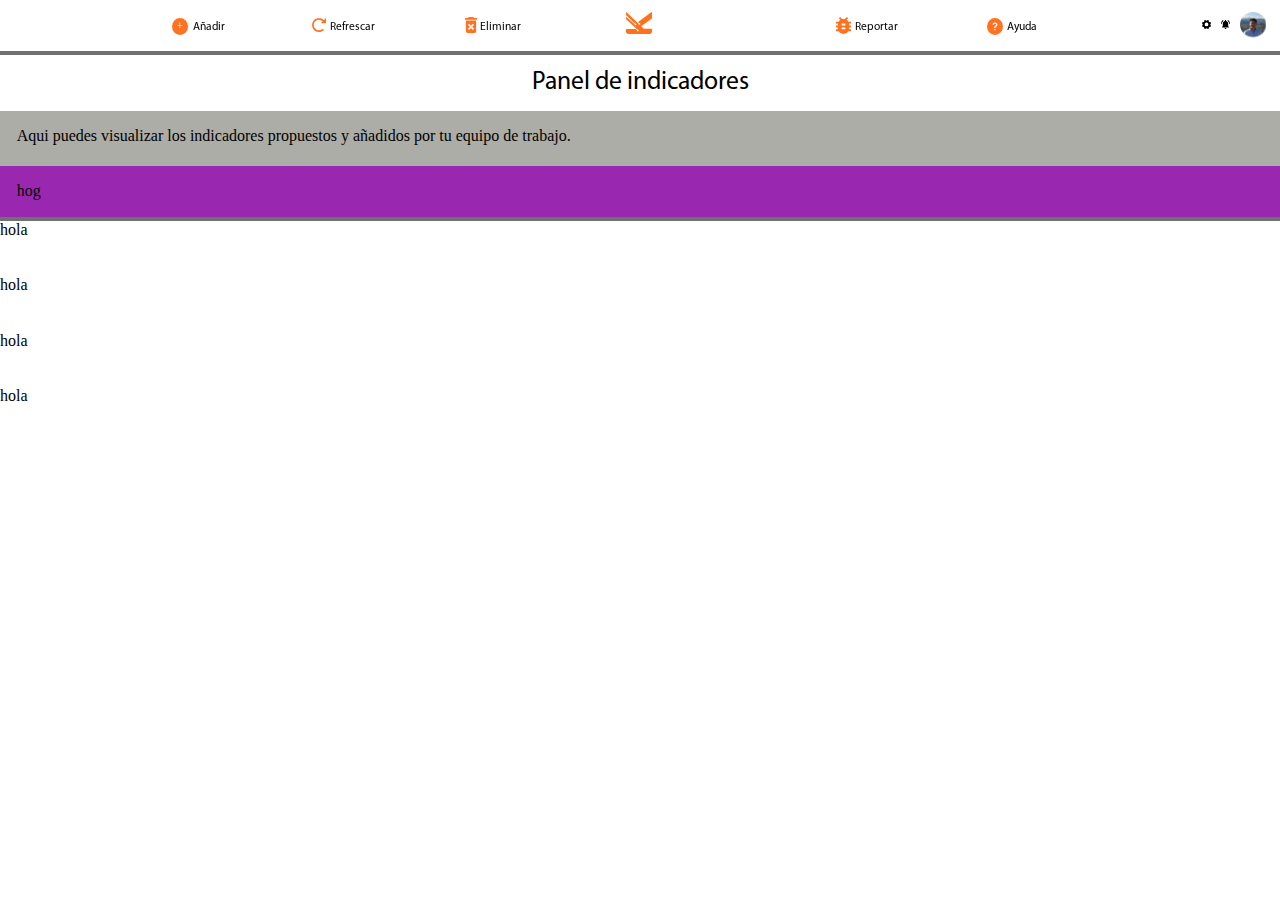
==== index2.html @ 7d63ca00 "feat: :sparkles: adding the new measures in the index2" ====
<!DOCTYPE html>
<html lang="en">
<head>
    <meta charset="UTF-8">
    <meta name="viewport" content="width=device-width, initial-scale=1.0">
    <title>index2</title>
    <link rel="stylesheet" href="./style/style2.css">
</head>
<body>
    <!----
    <img class="logo" src="./images/Logo.svg" alt="">

    <div class="seccion_login">
        <img src="./images/Logo2.svg" id="logo">
        <div id="text_logo">Bienvenido de nuevo</div>
        <div> <img class="img_pedro"src="./images/pp@2x.png" alt=""></div>
        <div id="text2_logo">Pedro Felipe Gómez Bonilla</div>
        <div id="text3_logo">Usuario Administrador</div>
    </div>-->
<!---------------------------------------------------------------------------------------------->
    <div class="seccion_principal">
        <div class="header1"> 
            <div>
                <a href="./index.html">
                    <img class="img_add" src="./images/img_add.svg"/>
                    <div class="add_text">Añadir</div>
                </a>
            </div>
            <div>
                <img class="img_arrow"src="./images/img_arrow.svg">
                <div class="arrow_text">Refrescar</div>
            </div>
            <div>
                <img class="img_trash"src="./images/img_trash.svg">
                <div class="trash_text">Eliminar</div>
            </div>
            <img class="img_logo" src="./images/Logo.svg">
            <div>
                <img class="img_bug" src="./images/img_bug.svg">
                <div class="bug_text">Reportar</div>
            </div>
            <div>
                <img class="img_help" src="./images/img_help.svg" alt="">
                <div class="help_text">Ayuda</div>
            </div>
            <div >
                <img class="settings" src="./images/img_settings.svg">
            </div>
               
            <div>
                 <img class="bell" src="./images/img_bell.svg" alt="">
            </div>
            
                <img class="Pedro" src="./images/pp@2x.png" alt="">
        </div>
            <div class="header2">
               <div class="title">Panel de indicadores</div>
            </div>
            <div class="header3">
               <div class="text"></div> Aqui puedes visualizar los indicadores propuestos y añadidos por tu equipo de trabajo.
            </div>
            <div class="header4">
                hog
            </div>
            <div class="header5">
                hola
            </div>
            <div class="header6">
                hola
            </div>
            <div class="header7">
                hola
                
        
            </div>
            <div class="header8">
                hola
                
        
            </div>
            

    

            

    
    
        

    
        
        
        
    
</body>
</html>
---- style/style2.css ----
html, body {
    margin: 0;
    padding: 0;
    height: 100%; 
    width: 100%; 
}
@font-face {
    font-family: "Font" ;
    src: url(../fonts/MYRIADPRO-REGULAR.OTF);
}
@font-face {
    font-family: "Font2";
    src: url(../fonts/MyriadPro-Light.otf);
}
/**
@keyframes back {
    0%{
        background: url(../images/background.png) center center;
        background-repeat: no-repeat;
        background-size: cover; 
        background-color: black;
        height: 100%; 
    }
    95%{
        background: url(../images/background.png) center center;
        background-repeat: no-repeat;
        background-size: cover; 
        background-color: black;
        height: 100%;
    }
    100%{background-color: white;}
}
@keyframes welcome {
    50%{opacity: 100%;}
    99.9%{opacity: 0%;}
    100%{opacity: 0%;}
}
@keyframes logo {
    0%{opacity: 0%;}
    20%{opacity: 0%;}
    79%{opacity: 0%;}
    80%{opacity: 100%;}
    99%{opacity: 100%;}
    100%{opacity: 0%;}
}

@keyframes header {
    0%{opacity: 0%;}
    99%{opacity: 0%;}
    100%{opacity: 100%;}
}
**/
body {
    background-color: white;    
    animation: back 5s ease-in-out;
}
.logo{
    height: 15%;
    width: 10%;
    margin-top: 20vw;
    margin-left: 45vw;
    animation-delay: 3s;
    animation: logo 4.5s ease-in-out forwards;
    position: fixed;
}
/**
.seccion_login{
    background-color: rgb(255, 255, 255);
    border-radius: 3vw;
    width: 45vw;
    height: 30vw;
    animation: welcome 4s ease-in-out forwards;
    border: 1px solid #707070;
    margin-left: 27vw;
    margin-top: 10vw;
    position: fixed;
}
#logo{
    width: 5vw;
    height: 6vw;
    opacity: 1;
    border-color: rgb(255, 5, 5);
    margin-left: 20vw;
    margin-top: 1vw;
}
#text_logo{
    font-family: "Font";
    font-size: 2vw;
    text-align: center;
    line-height: 3vw;
    margin-top: 0.5vw;
}
.img_pedro{
    width: 20%;
    height: 20%;
    margin-left: 18vw;
    margin-top: 0.5vw;
}
#text2_logo{
    font-family: "Font";
    font-size: 2vw;
    text-align: center;
    line-height: 3vw;
    margin-top: 1vw;
}
#text3_logo{
    font-family: "Font2";
    font-size: 1vw;
    text-align: center;
    line-height: 3vw;
    padding: 0%;
    margin-top: -2%;
}
**/

.seccion_principal{
    display: grid;
    grid-template-columns: repeat(1, 1fr);
    grid-template-rows: repeat(11, 1fr);
    animation: header 5s ease-in-out;
}

.seccion_principal > .header1{
    padding: 1.9vw;
    min-width: 100%;
    border-bottom:0.5ch solid #707070;
}
.img_add{
   width: 1.3vw;
   margin-left: 11.5vw;
   margin-top: -0.5vw;
   position: fixed;
}
.add_text{
    font-size: 0.9vw;
    margin-left: 13.2vw;
    margin-top: -0.3vw;
    font-family: "Font";
    position: fixed;
}
.img_arrow{
    width: 1.1vw;
    margin-left: 22.5vw;
    margin-top: -0.5vw;
    position: fixed;
}
.arrow_text{
    font-size: 0.9vw;
    margin-left: 23.9vw;
    margin-top: -0.3vw;
    font-family: "Font";
    position: fixed;
}
.img_trash{
    width: 1vw;
    margin-left: 34.4vw;
    margin-top: -0.6vw;
    position: fixed;
}
.trash_text{
    font-size: 0.9vw;
    margin-left: 35.6vw;
    margin-top: -0.3vw;
    font-family: "Font";
    position: fixed;
}
.img_logo{
    width: 2vw;
    margin-left: 47vw;
    margin-top: -1vw;
    position: fixed;
}
.img_bug{
    width: 1.2vw;
    margin-left: 63.4vw;
    margin-top: -0.6vw;
    position: fixed;
}
.bug_text{
    font-size: 0.9vw;
    margin-left: 64.9vw;
    margin-top: -0.3vw;
    font-family: "Font";
    position: fixed;
}
.img_help{
    width: 1.3vw;
    margin-left: 75.2vw;
    margin-top: -0.5vw;
    position: fixed;
}
.help_text{
    font-size: 0.9vw;
    margin-left: 76.8vw;
    margin-top: -0.3vw;
    font-family: "Font";
    position: fixed;
}
.settings{
    width: 0.7vw;
    margin-left: 92vw;
    margin-top: -0.3vw;
    position: fixed;
}
.bell{
    width: 0.7vw;
    margin-left: 93.5vw;
    margin-top: -0.3vw;
    position: fixed;
}
.Pedro{
    width: 2vw;
    margin-left: 95vw;
    margin-top: -1vw;
    position: fixed;
}
a{
    text-decoration: none;
    color: black;
}
.seccion_principal > .header2{
    margin-top: 1vw;
    min-width: 100%;
    text-align: center;
}
.title{
    font-size: 2vw;
    font-family: "Font";
    text-align: center;
}
.seccion_principal >.header3{
    margin: 0;
    padding: 1.3vw;
    min-width: 100%;
    background-color: rgb(172, 173, 167);
}
.text{
    font-size: 2vw;
    font-family: "Font";
    text-align: center;
}
.seccion_principal > .header4{
    margin: 0;
    padding: 1.3vw;
    min-width: 100%;
    background-color: rgb(153, 39, 176);
    border-bottom:0.5ch solid #707070;
}
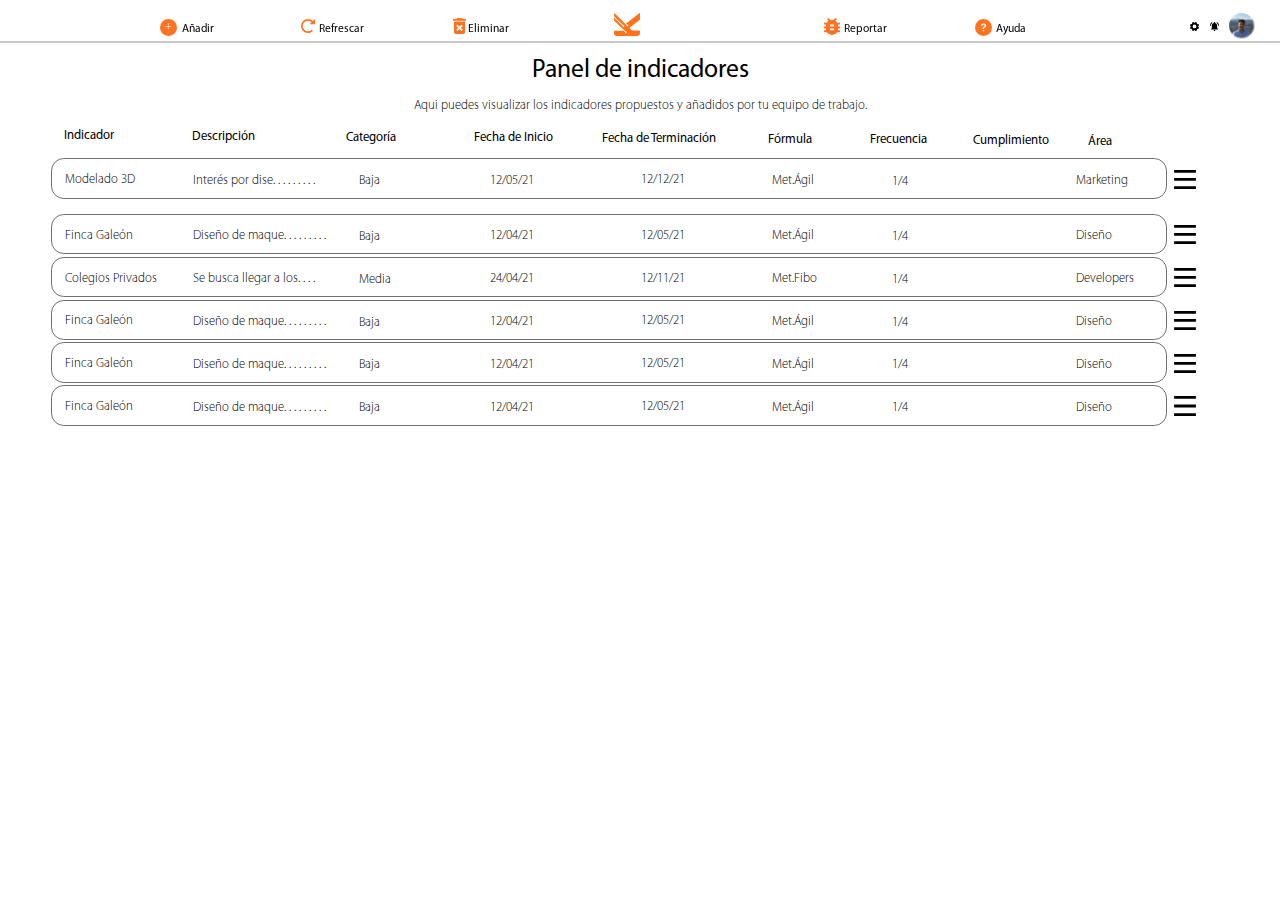
==== commit 71412782: "feat: :sparkles: Adding the principal information" ====
--- a/index2.html
+++ b/index2.html
@@ -57,26 +57,93 @@
                <div class="title">Panel de indicadores</div>
             </div>
             <div class="header3">
-               <div class="text"></div> Aqui puedes visualizar los indicadores propuestos y añadidos por tu equipo de trabajo.
+               <div class="text">Aqui puedes visualizar los indicadores propuestos y añadidos por tu equipo de trabajo.</div> 
             </div>
             <div class="header4">
-                hog
+                <div class="texto">Indicador</div>
+                <div class="texto2">Descripción</div>
+                <div class="texto3">Categoría</div>
+                <div class="texto4">Fecha de Inicio</div>
+                <div class="texto5">Fecha de Terminación</div>
+                <div class="texto6">Fórmula</div>
+                <div class="texto7">Frecuencia</div>
+                <div class="texto8">Cumplimiento</div>
+                <div class="texto9">Área</div>
             </div>
             <div class="header5">
-                hola
+               <div class="modelado">Modelado 3D</div> 
+               <div class="modelado2">Interés por dise. . . . . . . . .</div> 
+               <div class="modelado3">Baja</div> 
+               <div class="modelado4">12/05/21</div> 
+               <div class="modelado5">12/12/21</div> 
+               <div class="modelado6">Met.Ágil</div> 
+               <div class="modelado7">1/4</div>
+               <div class="modelado8"></div>
+               <div class="modelado9">Marketing</div>
+               <img class="menu_icon" src="./images/menu.svg" alt="">
             </div>
             <div class="header6">
-                hola
+              <div class="modelado">Finca Galeón</div> 
+              <div class="modelado2">Diseño de maque. . . . . . . . .</div> 
+              <div class="modelado3">Baja</div> 
+              <div class="modelado4">12/04/21</div> 
+              <div class="modelado5">12/05/21</div> 
+              <div class="modelado6">Met.Ágil</div> 
+              <div class="modelado7">1/4</div>
+              <div class="modelado8"></div>
+              <div class="modelado9">Diseño</div>
+              <img class="menu_icon" src="./images/menu.svg" alt="">
             </div>
             <div class="header7">
-                hola
-                
-        
+               <div class="modelado">Colegios Privados</div> 
+               <div class="modelado2">Se busca llegar a los. . . . </div> 
+               <div class="modelado3">Media</div> 
+               <div class="modelado4">24/04/21</div> 
+               <div class="modelado5">12/11/21</div> 
+               <div class="modelado6">Met.Fibo</div> 
+               <div class="modelado7">1/4</div>
+               <div class="modelado8"></div>
+               <div class="modelado9">Developers</div>
+               <img class="menu_icon" src="./images/menu.svg" alt="">
             </div>
+          
             <div class="header8">
-                hola
-                
-        
+                <div class="modelado">Finca Galeón</div> 
+                <div class="modelado2">Diseño de maque. . . . . . . . .</div> 
+                <div class="modelado3">Baja</div> 
+                <div class="modelado4">12/04/21</div> 
+                <div class="modelado5">12/05/21</div> 
+                <div class="modelado6">Met.Ágil</div> 
+                <div class="modelado7">1/4</div>
+                <div class="modelado8"></div>
+                <div class="modelado9">Diseño</div>
+                <img class="menu_icon" src="./images/menu.svg" alt="">
+            </div>
+
+            <div class="header9">
+                <div class="modelado">Finca Galeón</div> 
+                <div class="modelado2">Diseño de maque. . . . . . . . .</div> 
+                <div class="modelado3">Baja</div> 
+                <div class="modelado4">12/04/21</div> 
+                <div class="modelado5">12/05/21</div> 
+                <div class="modelado6">Met.Ágil</div> 
+                <div class="modelado7">1/4</div>
+                <div class="modelado8"></div>
+                <div class="modelado9">Diseño</div>
+                <img class="menu_icon" src="./images/menu.svg" alt="">
+            </div>
+
+            <div class="header10">
+                <div class="modelado">Finca Galeón</div> 
+                <div class="modelado2">Diseño de maque. . . . . . . . .</div> 
+                <div class="modelado3">Baja</div> 
+                <div class="modelado4">12/04/21</div> 
+                <div class="modelado5">12/05/21</div> 
+                <div class="modelado6">Met.Ágil</div> 
+                <div class="modelado7">1/4</div>
+                <div class="modelado8"></div>
+                <div class="modelado9">Diseño</div>
+                <img class="menu_icon" src="./images/menu.svg" alt="">
             </div>
             
 
--- a/style/style2.css
+++ b/style/style2.css
@@ -118,12 +118,14 @@
     grid-template-columns: repeat(1, 1fr);
     grid-template-rows: repeat(11, 1fr);
     animation: header 5s ease-in-out;
+    
 }
 
 .seccion_principal > .header1{
-    padding: 1.9vw;
+    padding: 1vw;
+    margin-top: 1vw;
     min-width: 100%;
-    border-bottom:0.5ch solid #707070;
+    border-bottom:0.3ch solid #c9c6c6;
 }
 .img_add{
    width: 1.3vw;
@@ -228,21 +230,493 @@
     font-family: "Font";
     text-align: center;
 }
-.seccion_principal >.header3{
-    margin: 0;
-    padding: 1.3vw;
+.seccion_principal > .header3{
+    margin: 0;
     min-width: 100%;
-    background-color: rgb(172, 173, 167);
 }
 .text{
-    font-size: 2vw;
-    font-family: "Font";
+    font-size: 1vw;
+    font-family: "Font2";
     text-align: center;
+    margin-top: 1vw;
 }
 .seccion_principal > .header4{
     margin: 0;
-    padding: 1.3vw;
     min-width: 100%;
-    background-color: rgb(153, 39, 176);
-    border-bottom:0.5ch solid #707070;
-}
+}
+.texto{
+    font-size: 1vw;
+    font-family: "Font";
+    margin-left: 5vw;
+}
+.texto2{
+    font-size: 1vw;
+    font-family: "Font";
+    margin-left: 15vw;
+    margin-top: -1.2vw;
+}
+.texto3{
+    font-size: 1vw;
+    font-family: "Font";
+    margin-left: 27vw;
+    margin-top: -1.2vw;
+}
+.texto4{
+    font-size: 1vw;
+    font-family: "Font";
+    margin-left: 37vw;
+    margin-top: -1.2vw;
+}
+.texto5{
+    font-size: 1vw;
+    font-family: "Font";
+    margin-left: 47vw;
+    margin-top: -1.2vw;
+}
+.texto6{
+    font-size: 1vw;
+    font-family: "Font";
+    margin-left: 60vw;
+    margin-top: -1.2vw;
+}
+.texto7{
+    font-size: 1vw;
+    font-family: "Font";
+    margin-left: 68vw;
+    margin-top: -1.2vw;
+}
+.texto8{
+    font-size: 1vw;
+    font-family: "Font";
+    margin-left: 76vw;
+    margin-top: -1.2vw;
+}
+.texto9{
+    font-size: 1vw;
+    font-family: "Font";
+    margin-left: 85vw;
+    margin-top: -1.2vw;
+}
+.seccion_principal > .header5{
+    margin: 0;
+    border: 0.2ch solid #707070;
+    border-radius: 1vw;
+    width: 87vw;
+    margin-left: 4vw;
+    height: 3vw;
+    margin-top: -1vw;
+}
+.modelado{
+    font-size: 1vw;
+    font-family: "Font2";
+    margin-left: 1vw;
+    margin-top: 1vw;
+}
+.modelado2{
+    font-size: 1vw;
+    font-family: "Font2";
+    margin-left: 11vw;
+    margin-top: -1.2vw;
+}
+.modelado3{
+    font-size: 1vw;
+    font-family: "Font2";
+    margin-left: 24vw;
+    margin-top: -1.2vw;
+}
+.modelado4{
+    font-size: 1vw;
+    font-family: "Font2";
+    margin-left: 34.2vw;
+    margin-top: -1.3vw;
+}
+.modelado5{
+    font-size: 1vw;
+    font-family: "Font2";
+    margin-left: 46vw;
+    margin-top: -1.3vw;
+}
+.modelado6{
+    font-size: 1vw;
+    font-family: "Font2";
+    margin-left: 56.2vw;
+    margin-top: -1.2vw;
+}
+.modelado7{
+    font-size: 1vw;
+    font-family: "Font2";
+    margin-left: 65.6vw;
+    margin-top: -1.2vw;
+}
+.modelado8{
+    font-size: 1vw;
+    font-family: "Font2";
+    margin-left: 94vw;
+    margin-top: -1.2vw;
+}
+.modelado9{
+    font-size: 1vw;
+    font-family: "Font2";
+    margin-left: 80vw;
+    margin-top: -1.3vw;
+}
+.menu_icon{
+    width: 3vw;
+    height: 1.5vw;
+    margin-left: 87vw;
+    margin-top: -1.5vw;
+    position: fixed;
+}
+
+
+
+.seccion_principal > .header6{
+    margin: 0;
+    border: 0.2ch solid #707070;
+    border-radius: 1vw;
+    width: 87vw;
+    margin-left: 4vw;
+    height: 3vw;
+}
+.modelado{
+    font-size: 1vw;
+    font-family: "Font2";
+    margin-left: 1vw;
+    margin-top: 1vw;
+}
+.modelado2{
+    font-size: 1vw;
+    font-family: "Font2";
+    margin-left: 11vw;
+    margin-top: -1.2vw;
+}
+.modelado3{
+    font-size: 1vw;
+    font-family: "Font2";
+    margin-left: 24vw;
+    margin-top: -1.2vw;
+}
+.modelado4{
+    font-size: 1vw;
+    font-family: "Font2";
+    margin-left: 34.2vw;
+    margin-top: -1.3vw;
+}
+.modelado5{
+    font-size: 1vw;
+    font-family: "Font2";
+    margin-left: 46vw;
+    margin-top: -1.3vw;
+}
+.modelado6{
+    font-size: 1vw;
+    font-family: "Font2";
+    margin-left: 56.2vw;
+    margin-top: -1.2vw;
+}
+.modelado7{
+    font-size: 1vw;
+    font-family: "Font2";
+    margin-left: 65.6vw;
+    margin-top: -1.2vw;
+}
+.modelado8{
+    font-size: 1vw;
+    font-family: "Font2";
+    margin-left: 94vw;
+    margin-top: -1.2vw;
+}
+.modelado9{
+    font-size: 1vw;
+    font-family: "Font2";
+    margin-left: 80vw;
+    margin-top: -1.3vw;
+}
+.menu_icon{
+    width: 3vw;
+    height: 1.5vw;
+    margin-left: 87vw;
+    margin-top: -1.5vw;
+    position: fixed;
+}
+
+
+.seccion_principal > .header7{
+    margin: 0;
+    border: 0.2ch solid #707070;
+    border-radius: 1vw;
+    width: 87vw;
+    margin-left: 4vw;
+    height: 3vw;
+}
+.modelado{
+    font-size: 1vw;
+    font-family: "Font2";
+    margin-left: 1vw;
+    margin-top: 1vw;
+}
+.modelado2{
+    font-size: 1vw;
+    font-family: "Font2";
+    margin-left: 11vw;
+    margin-top: -1.2vw;
+}
+.modelado3{
+    font-size: 1vw;
+    font-family: "Font2";
+    margin-left: 24vw;
+    margin-top: -1.2vw;
+}
+.modelado4{
+    font-size: 1vw;
+    font-family: "Font2";
+    margin-left: 34.2vw;
+    margin-top: -1.3vw;
+}
+.modelado5{
+    font-size: 1vw;
+    font-family: "Font2";
+    margin-left: 46vw;
+    margin-top: -1.3vw;
+}
+.modelado6{
+    font-size: 1vw;
+    font-family: "Font2";
+    margin-left: 56.2vw;
+    margin-top: -1.2vw;
+}
+.modelado7{
+    font-size: 1vw;
+    font-family: "Font2";
+    margin-left: 65.6vw;
+    margin-top: -1.2vw;
+}
+.modelado8{
+    font-size: 1vw;
+    font-family: "Font2";
+    margin-left: 94vw;
+    margin-top: -1.2vw;
+}
+.modelado9{
+    font-size: 1vw;
+    font-family: "Font2";
+    margin-left: 80vw;
+    margin-top: -1.3vw;
+}
+.menu_icon{
+    width: 3vw;
+    height: 1.5vw;
+    margin-left: 87vw;
+    margin-top: -1.5vw;
+    position: fixed;
+}
+
+.seccion_principal > .header8{
+    margin: 0;
+    border: 0.2ch solid #707070;
+    border-radius: 1vw;
+    width: 87vw;
+    margin-left: 4vw;
+    height: 3vw;
+}
+.modelado{
+    font-size: 1vw;
+    font-family: "Font2";
+    margin-left: 1vw;
+    margin-top: 1vw;
+}
+.modelado2{
+    font-size: 1vw;
+    font-family: "Font2";
+    margin-left: 11vw;
+    margin-top: -1.2vw;
+}
+.modelado3{
+    font-size: 1vw;
+    font-family: "Font2";
+    margin-left: 24vw;
+    margin-top: -1.2vw;
+}
+.modelado4{
+    font-size: 1vw;
+    font-family: "Font2";
+    margin-left: 34.2vw;
+    margin-top: -1.3vw;
+}
+.modelado5{
+    font-size: 1vw;
+    font-family: "Font2";
+    margin-left: 46vw;
+    margin-top: -1.3vw;
+}
+.modelado6{
+    font-size: 1vw;
+    font-family: "Font2";
+    margin-left: 56.2vw;
+    margin-top: -1.2vw;
+}
+.modelado7{
+    font-size: 1vw;
+    font-family: "Font2";
+    margin-left: 65.6vw;
+    margin-top: -1.2vw;
+}
+.modelado8{
+    font-size: 1vw;
+    font-family: "Font2";
+    margin-left: 94vw;
+    margin-top: -1.2vw;
+}
+.modelado9{
+    font-size: 1vw;
+    font-family: "Font2";
+    margin-left: 80vw;
+    margin-top: -1.3vw;
+}
+.menu_icon{
+    width: 3vw;
+    height: 1.5vw;
+    margin-left: 87vw;
+    margin-top: -1.5vw;
+    position: fixed;
+}
+
+.seccion_principal > .header9{
+    margin: 0;
+    border: 0.2ch solid #707070;
+    border-radius: 1vw;
+    width: 87vw;
+    margin-left: 4vw;
+    height: 3vw;
+}
+.modelado{
+    font-size: 1vw;
+    font-family: "Font2";
+    margin-left: 1vw;
+    margin-top: 1vw;
+}
+.modelado2{
+    font-size: 1vw;
+    font-family: "Font2";
+    margin-left: 11vw;
+    margin-top: -1.2vw;
+}
+.modelado3{
+    font-size: 1vw;
+    font-family: "Font2";
+    margin-left: 24vw;
+    margin-top: -1.2vw;
+}
+.modelado4{
+    font-size: 1vw;
+    font-family: "Font2";
+    margin-left: 34.2vw;
+    margin-top: -1.3vw;
+}
+.modelado5{
+    font-size: 1vw;
+    font-family: "Font2";
+    margin-left: 46vw;
+    margin-top: -1.3vw;
+}
+.modelado6{
+    font-size: 1vw;
+    font-family: "Font2";
+    margin-left: 56.2vw;
+    margin-top: -1.2vw;
+}
+.modelado7{
+    font-size: 1vw;
+    font-family: "Font2";
+    margin-left: 65.6vw;
+    margin-top: -1.2vw;
+}
+.modelado8{
+    font-size: 1vw;
+    font-family: "Font2";
+    margin-left: 94vw;
+    margin-top: -1.2vw;
+}
+.modelado9{
+    font-size: 1vw;
+    font-family: "Font2";
+    margin-left: 80vw;
+    margin-top: -1.3vw;
+}
+.menu_icon{
+    width: 3vw;
+    height: 1.5vw;
+    margin-left: 87vw;
+    margin-top: -1.5vw;
+    position: fixed;
+}
+
+.seccion_principal > .header10{
+    margin: 0;
+    border: 0.2ch solid #707070;
+    border-radius: 1vw;
+    width: 87vw;
+    margin-left: 4vw;
+    height: 3vw;
+}
+.modelado{
+    font-size: 1vw;
+    font-family: "Font2";
+    margin-left: 1vw;
+    margin-top: 1vw;
+}
+.modelado2{
+    font-size: 1vw;
+    font-family: "Font2";
+    margin-left: 11vw;
+    margin-top: -1.2vw;
+}
+.modelado3{
+    font-size: 1vw;
+    font-family: "Font2";
+    margin-left: 24vw;
+    margin-top: -1.2vw;
+}
+.modelado4{
+    font-size: 1vw;
+    font-family: "Font2";
+    margin-left: 34.2vw;
+    margin-top: -1.3vw;
+}
+.modelado5{
+    font-size: 1vw;
+    font-family: "Font2";
+    margin-left: 46vw;
+    margin-top: -1.3vw;
+}
+.modelado6{
+    font-size: 1vw;
+    font-family: "Font2";
+    margin-left: 56.2vw;
+    margin-top: -1.2vw;
+}
+.modelado7{
+    font-size: 1vw;
+    font-family: "Font2";
+    margin-left: 65.6vw;
+    margin-top: -1.2vw;
+}
+.modelado8{
+    font-size: 1vw;
+    font-family: "Font2";
+    margin-left: 94vw;
+    margin-top: -1.2vw;
+}
+.modelado9{
+    font-size: 1vw;
+    font-family: "Font2";
+    margin-left: 80vw;
+    margin-top: -1.3vw;
+}
+.menu_icon{
+    width: 3vw;
+    height: 1.5vw;
+    margin-left: 87vw;
+    margin-top: -1.5vw;
+    position: fixed;
+}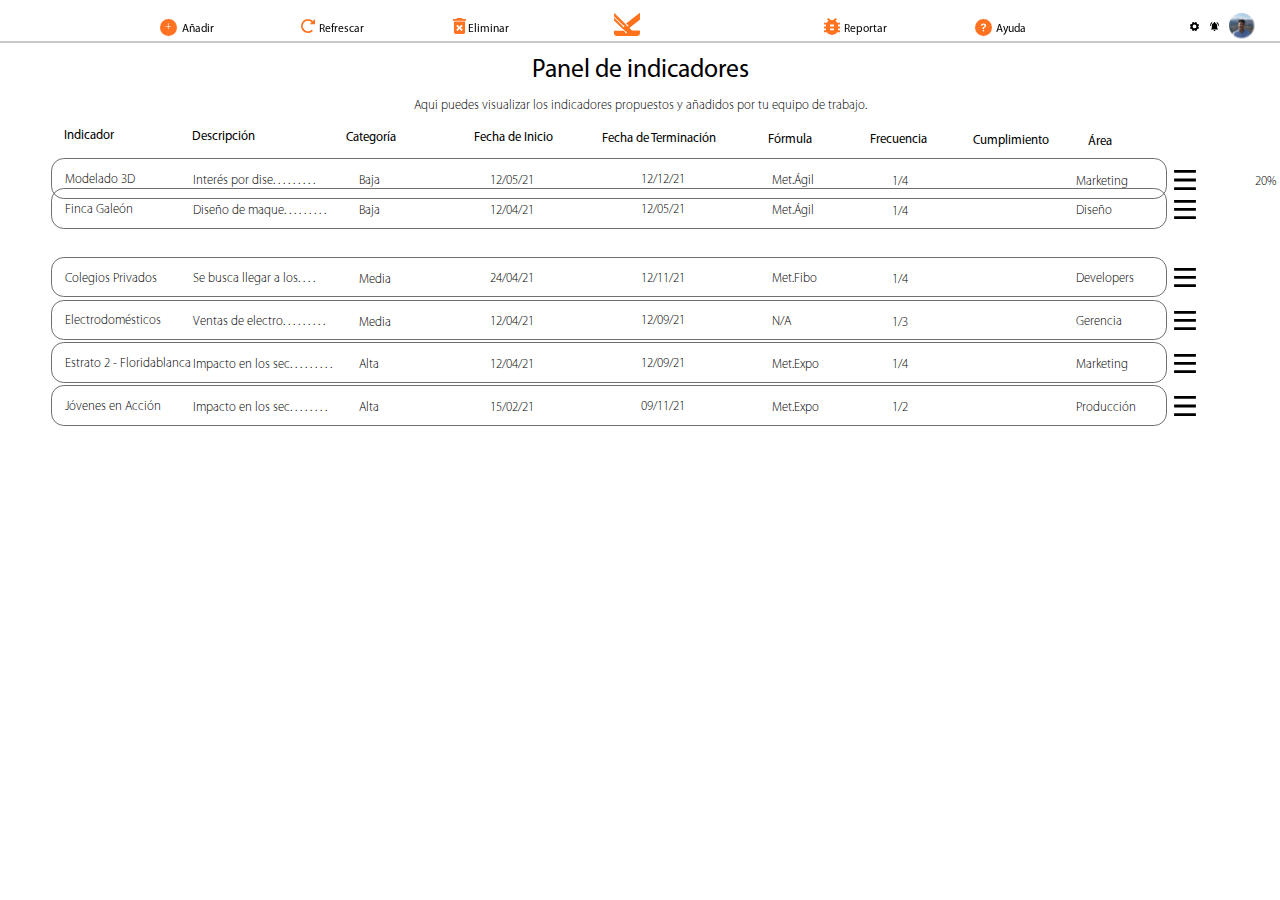
==== commit c70932ea: "feat: :sparkles: Adding the principal information" ====
--- a/index2.html
+++ b/index2.html
@@ -78,7 +78,12 @@
                <div class="modelado5">12/12/21</div> 
                <div class="modelado6">Met.Ágil</div> 
                <div class="modelado7">1/4</div>
-               <div class="modelado8"></div>
+               <div class="modelado8">  
+                <div class="progress-container" data-progress="20">
+                    <div class="progress-circle">
+                    <span class="progress-text">20%</span>
+                </div>
+            </div></div>
                <div class="modelado9">Marketing</div>
                <img class="menu_icon" src="./images/menu.svg" alt="">
             </div>
@@ -108,41 +113,41 @@
             </div>
           
             <div class="header8">
-                <div class="modelado">Finca Galeón</div> 
-                <div class="modelado2">Diseño de maque. . . . . . . . .</div> 
-                <div class="modelado3">Baja</div> 
+                <div class="modelado">Electrodomésticos</div> 
+                <div class="modelado2">Ventas de electro. . . . . . . . .</div> 
+                <div class="modelado3">Media</div> 
                 <div class="modelado4">12/04/21</div> 
-                <div class="modelado5">12/05/21</div> 
-                <div class="modelado6">Met.Ágil</div> 
-                <div class="modelado7">1/4</div>
+                <div class="modelado5">12/09/21</div> 
+                <div class="modelado6">N/A</div> 
+                <div class="modelado7">1/3</div>
                 <div class="modelado8"></div>
-                <div class="modelado9">Diseño</div>
+                <div class="modelado9">Gerencia</div>
                 <img class="menu_icon" src="./images/menu.svg" alt="">
             </div>
 
             <div class="header9">
-                <div class="modelado">Finca Galeón</div> 
-                <div class="modelado2">Diseño de maque. . . . . . . . .</div> 
-                <div class="modelado3">Baja</div> 
+                <div class="modelado">Estrato 2 - Floridablanca</div> 
+                <div class="modelado2">Impacto en los sec. . . . . . . . .</div> 
+                <div class="modelado3">Alta</div> 
                 <div class="modelado4">12/04/21</div> 
-                <div class="modelado5">12/05/21</div> 
-                <div class="modelado6">Met.Ágil</div> 
+                <div class="modelado5">12/09/21</div> 
+                <div class="modelado6">Met.Expo</div> 
                 <div class="modelado7">1/4</div>
                 <div class="modelado8"></div>
-                <div class="modelado9">Diseño</div>
+                <div class="modelado9">Marketing</div>
                 <img class="menu_icon" src="./images/menu.svg" alt="">
             </div>
 
             <div class="header10">
-                <div class="modelado">Finca Galeón</div> 
-                <div class="modelado2">Diseño de maque. . . . . . . . .</div> 
-                <div class="modelado3">Baja</div> 
-                <div class="modelado4">12/04/21</div> 
-                <div class="modelado5">12/05/21</div> 
-                <div class="modelado6">Met.Ágil</div> 
-                <div class="modelado7">1/4</div>
+                <div class="modelado">Jóvenes en Acción</div> 
+                <div class="modelado2">Impacto en los sec. . . . . . . .</div> 
+                <div class="modelado3">Alta</div> 
+                <div class="modelado4">15/02/21</div> 
+                <div class="modelado5">09/11/21</div> 
+                <div class="modelado6">Met.Expo</div> 
+                <div class="modelado7">1/2</div>
                 <div class="modelado8"></div>
-                <div class="modelado9">Diseño</div>
+                <div class="modelado9">Producción</div>
                 <img class="menu_icon" src="./images/menu.svg" alt="">
             </div>
             
--- a/style/style2.css
+++ b/style/style2.css
@@ -232,6 +232,7 @@
 }
 .seccion_principal > .header3{
     margin: 0;
+
     min-width: 100%;
 }
 .text{
@@ -376,6 +377,7 @@
     border-radius: 1vw;
     width: 87vw;
     margin-left: 4vw;
+    margin-top: -2vw;
     height: 3vw;
 }
 .modelado{
@@ -719,4 +721,4 @@
     margin-left: 87vw;
     margin-top: -1.5vw;
     position: fixed;
-}+}
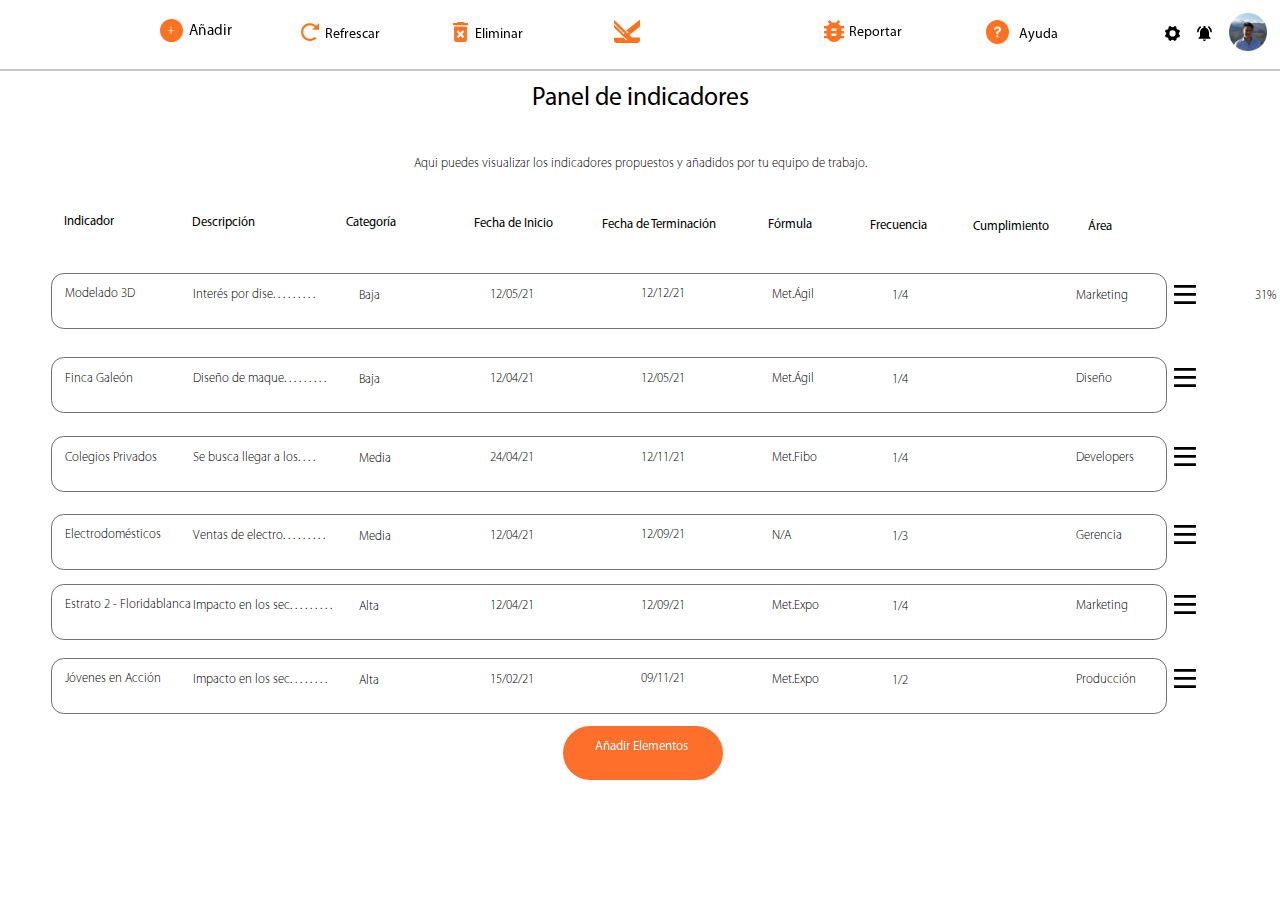
==== commit cd71c8bf: "feat: :sparkles: adding the new elements in the index2" ====
--- a/index2.html
+++ b/index2.html
@@ -18,6 +18,7 @@
         <div id="text3_logo">Usuario Administrador</div>
     </div>-->
 <!---------------------------------------------------------------------------------------------->
+<div>
     <div class="seccion_principal">
         <div class="header1"> 
             <div>
@@ -27,8 +28,10 @@
                 </a>
             </div>
             <div>
-                <img class="img_arrow"src="./images/img_arrow.svg">
-                <div class="arrow_text">Refrescar</div>
+                <a href="./index.html">
+                    <img class="img_arrow"src="./images/img_arrow.svg">
+                    <div class="arrow_text">Refrescar</div>
+                </a>
             </div>
             <div>
                 <img class="img_trash"src="./images/img_trash.svg">
@@ -81,7 +84,7 @@
                <div class="modelado8">  
                 <div class="progress-container" data-progress="20">
                     <div class="progress-circle">
-                    <span class="progress-text">20%</span>
+                    <span class="progress-text">31%</span>
                 </div>
             </div></div>
                <div class="modelado9">Marketing</div>
@@ -150,7 +153,11 @@
                 <div class="modelado9">Producción</div>
                 <img class="menu_icon" src="./images/menu.svg" alt="">
             </div>
+            <div class="header11">
+                <div class="add">Añadir Elementos</div>
+            </div>    
             
+</div>            
 
     
 
--- a/style/style2.css
+++ b/style/style2.css
@@ -124,94 +124,88 @@
 .seccion_principal > .header1{
     padding: 1vw;
     margin-top: 1vw;
-    min-width: 100%;
     border-bottom:0.3ch solid #c9c6c6;
 }
 .img_add{
-   width: 1.3vw;
+   width: 1.8vw;
    margin-left: 11.5vw;
    margin-top: -0.5vw;
    position: fixed;
 }
 .add_text{
-    font-size: 0.9vw;
-    margin-left: 13.2vw;
+    font-size: 1.2vw;
+    margin-left: 13.8vw;
     margin-top: -0.3vw;
     font-family: "Font";
     position: fixed;
 }
 .img_arrow{
-    width: 1.1vw;
+    width: 1.4vw;
     margin-left: 22.5vw;
-    margin-top: -0.5vw;
+    margin-top: -0.2vw;
     position: fixed;
 }
 .arrow_text{
-    font-size: 0.9vw;
-    margin-left: 23.9vw;
+    font-size: 1.1vw;
+    margin-left: 24.4vw;
+    font-family: "Font";
+    position: fixed;
+}
+.img_trash{
+    width: 1.2vw;
+    margin-left: 34.4vw;
     margin-top: -0.3vw;
-    font-family: "Font";
-    position: fixed;
-}
-.img_trash{
-    width: 1vw;
-    margin-left: 34.4vw;
-    margin-top: -0.6vw;
     position: fixed;
 }
 .trash_text{
-    font-size: 0.9vw;
-    margin-left: 35.6vw;
-    margin-top: -0.3vw;
+    font-size: 1.1vw;
+    margin-left: 36.1vw;
     font-family: "Font";
     position: fixed;
 }
 .img_logo{
     width: 2vw;
     margin-left: 47vw;
-    margin-top: -1vw;
+    margin-top: -0.4vw;
     position: fixed;
 }
 .img_bug{
+    width: 1.5vw;
+    margin-left: 63.4vw;
+    margin-top: -0.4vw;
+    position: fixed;
+}
+.bug_text{
+    font-size: 1.1vw;
+    margin-left: 65.3vw;
+    margin-top: -0.1vw;
+    font-family: "Font";
+    position: fixed;
+}
+.img_help{
+    width: 1.8vw;
+    margin-left: 76vw;
+    margin-top: -0.4vw;
+    position: fixed;
+}
+.help_text{
+    font-size: 1.1vw;
+    margin-left: 78.6vw;
+    font-family: "Font";
+    position: fixed;
+}
+.settings{
     width: 1.2vw;
-    margin-left: 63.4vw;
-    margin-top: -0.6vw;
-    position: fixed;
-}
-.bug_text{
-    font-size: 0.9vw;
-    margin-left: 64.9vw;
-    margin-top: -0.3vw;
-    font-family: "Font";
-    position: fixed;
-}
-.img_help{
-    width: 1.3vw;
-    margin-left: 75.2vw;
-    margin-top: -0.5vw;
-    position: fixed;
-}
-.help_text{
-    font-size: 0.9vw;
-    margin-left: 76.8vw;
-    margin-top: -0.3vw;
-    font-family: "Font";
-    position: fixed;
-}
-.settings{
-    width: 0.7vw;
-    margin-left: 92vw;
-    margin-top: -0.3vw;
+    margin-left: 90vw;
     position: fixed;
 }
 .bell{
-    width: 0.7vw;
-    margin-left: 93.5vw;
-    margin-top: -0.3vw;
+    width: 1.2vw;
+    margin-left: 92.5vw;
     position: fixed;
 }
 .Pedro{
-    width: 2vw;
+    width: 3vw;
     margin-left: 95vw;
     margin-top: -1vw;
     position: fixed;
@@ -222,7 +216,6 @@
 }
 .seccion_principal > .header2{
     margin-top: 1vw;
-    min-width: 100%;
     text-align: center;
 }
 .title{
@@ -304,8 +297,8 @@
     border-radius: 1vw;
     width: 87vw;
     margin-left: 4vw;
-    height: 3vw;
-    margin-top: -1vw;
+    height: 6vh;
+    margin-top:-1vw;
 }
 .modelado{
     font-size: 1vw;
@@ -352,7 +345,6 @@
 .modelado8{
     font-size: 1vw;
     font-family: "Font2";
-    margin-left: 94vw;
     margin-top: -1.2vw;
 }
 .modelado9{
@@ -377,8 +369,8 @@
     border-radius: 1vw;
     width: 87vw;
     margin-left: 4vw;
-    margin-top: -2vw;
-    height: 3vw;
+    height: 6vh;
+
 }
 .modelado{
     font-size: 1vw;
@@ -449,7 +441,9 @@
     border-radius: 1vw;
     width: 87vw;
     margin-left: 4vw;
-    height: 3vw;
+    height: 6vh;
+
+    margin-top: 0.6vw;
 }
 .modelado{
     font-size: 1vw;
@@ -519,7 +513,8 @@
     border-radius: 1vw;
     width: 87vw;
     margin-left: 4vw;
-    height: 3vw;
+    height: 6vh;
+    margin-top: 1.1vw;
 }
 .modelado{
     font-size: 1vw;
@@ -589,7 +584,8 @@
     border-radius: 1vw;
     width: 87vw;
     margin-left: 4vw;
-    height: 3vw;
+    height: 6vh;
+    margin-top: 1vw;
 }
 .modelado{
     font-size: 1vw;
@@ -659,7 +655,8 @@
     border-radius: 1vw;
     width: 87vw;
     margin-left: 4vw;
-    height: 3vw;
+    height: 6vh;
+    margin-top: 1.2vw;
 }
 .modelado{
     font-size: 1vw;
@@ -722,3 +719,22 @@
     margin-top: -1.5vw;
     position: fixed;
 }
+
+.seccion_principal > .header11{
+    margin: 0;
+    border-radius: 4vw;
+    background-color:  #ff6f2c;;
+    width: 12.5vw;
+    margin-left: 44vw;
+    height: 6vh;
+    margin-top: 1vw;
+}
+.add{
+    font-size: 1vw;
+    font-family: "Font";
+    margin-top:1vw;
+    margin-left: 2.5vw;
+    position: fixed ;
+    color: rgb(255, 255, 255);
+}
+
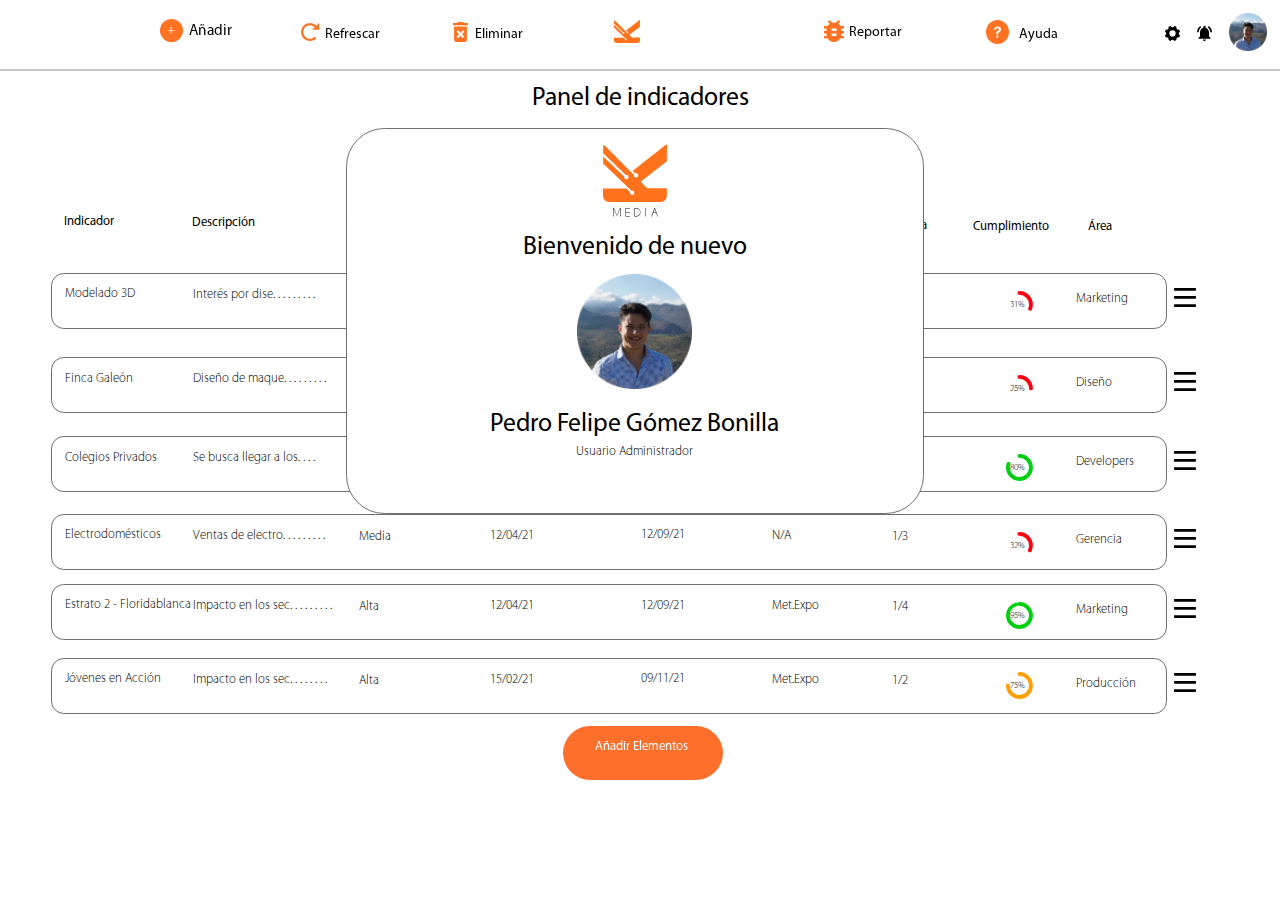
==== commit 7f31f6e0: "feat: :sparkles: adding the new elements in the index2" ====
--- a/index2.html
+++ b/index2.html
@@ -3,11 +3,11 @@
 <head>
     <meta charset="UTF-8">
     <meta name="viewport" content="width=device-width, initial-scale=1.0">
-    <title>index2</title>
+    <title>Kario Media</title>
     <link rel="stylesheet" href="./style/style2.css">
 </head>
 <body>
-    <!----
+
     <img class="logo" src="./images/Logo.svg" alt="">
 
     <div class="seccion_login">
@@ -16,13 +16,16 @@
         <div> <img class="img_pedro"src="./images/pp@2x.png" alt=""></div>
         <div id="text2_logo">Pedro Felipe Gómez Bonilla</div>
         <div id="text3_logo">Usuario Administrador</div>
-    </div>-->
-<!---------------------------------------------------------------------------------------------->
+    </div>
+  
+    
+
+
 <div>
     <div class="seccion_principal">
         <div class="header1"> 
             <div>
-                <a href="./index.html">
+                <a href="./index3.html">
                     <img class="img_add" src="./images/img_add.svg"/>
                     <div class="add_text">Añadir</div>
                 </a>
@@ -34,17 +37,28 @@
                 </a>
             </div>
             <div>
-                <img class="img_trash"src="./images/img_trash.svg">
-                <div class="trash_text">Eliminar</div>
-            </div>
-            <img class="img_logo" src="./images/Logo.svg">
-            <div>
-                <img class="img_bug" src="./images/img_bug.svg">
-                <div class="bug_text">Reportar</div>
-            </div>
-            <div>
-                <img class="img_help" src="./images/img_help.svg" alt="">
-                <div class="help_text">Ayuda</div>
+                <a href="./index.html">
+                    <img class="img_trash"src="./images/img_trash.svg">
+                    <div class="trash_text">Eliminar</div>
+                </a>
+            </div>
+            <div>
+                <a href="./index.html">
+                    <img class="img_logo" src="./images/Logo.svg">
+                </a> 
+            </div>
+           
+            <div>
+                <a href="./index.html">
+                    <img class="img_bug" src="./images/img_bug.svg">
+                    <div class="bug_text">Reportar</div>
+                </a>
+            </div>
+            <div>
+                <a href="./index.html">
+                    <img class="img_help" src="./images/img_help.svg" alt="">
+                    <div class="help_text">Ayuda</div>
+                </a>
             </div>
             <div >
                 <img class="settings" src="./images/img_settings.svg">
@@ -53,8 +67,12 @@
             <div>
                  <img class="bell" src="./images/img_bell.svg" alt="">
             </div>
-            
-                <img class="Pedro" src="./images/pp@2x.png" alt="">
+            <div>
+                <a href="./index.html">
+                    <img class="Pedro" src="./images/pp@2x.png" alt="">
+                </a>    
+            </div>
+                
         </div>
             <div class="header2">
                <div class="title">Panel de indicadores</div>
@@ -81,12 +99,14 @@
                <div class="modelado5">12/12/21</div> 
                <div class="modelado6">Met.Ágil</div> 
                <div class="modelado7">1/4</div>
-               <div class="modelado8">  
-                <div class="progress-container" data-progress="20">
-                    <div class="progress-circle">
-                    <span class="progress-text">31%</span>
-                </div>
-            </div></div>
+               <div class="modelado81">  
+               <div class="porcentaje" style="--porcentaje: 31; --color:  rgb(255,0,17)">
+                    <svg width="2.1vw" height="2.1vw">
+                        <circle r="0.9vw" cx="50%" cy="50%" pathlength="100"/> 
+                    </svg>
+                    <span>31%</span>
+                </div>
+                </div>
                <div class="modelado9">Marketing</div>
                <img class="menu_icon" src="./images/menu.svg" alt="">
             </div>
@@ -98,7 +118,14 @@
               <div class="modelado5">12/05/21</div> 
               <div class="modelado6">Met.Ágil</div> 
               <div class="modelado7">1/4</div>
-              <div class="modelado8"></div>
+              <div class="modelado82">
+              <div class="porcentaje" style="--porcentaje: 25; --color: rgb(255,0,17)">
+                  <svg width="2.1vw" height="2.1vw">
+                      <circle r="0.9vw" cx="50%" cy="50%" pathlength="100"/> 
+                  </svg>
+                  <span>25%</span>
+              </div>
+              </div>
               <div class="modelado9">Diseño</div>
               <img class="menu_icon" src="./images/menu.svg" alt="">
             </div>
@@ -110,7 +137,14 @@
                <div class="modelado5">12/11/21</div> 
                <div class="modelado6">Met.Fibo</div> 
                <div class="modelado7">1/4</div>
-               <div class="modelado8"></div>
+               <div class="modelado83">
+                <div class="porcentaje" style="--porcentaje: 80; --color: rgb(0,208,16)">
+                    <svg width="2.1vw" height="2.1vw">
+                        <circle r="0.9vw" cx="50%" cy="50%" pathlength="100"/> 
+                    </svg>
+                    <span>80%</span>
+                </div>
+               </div>
                <div class="modelado9">Developers</div>
                <img class="menu_icon" src="./images/menu.svg" alt="">
             </div>
@@ -123,7 +157,14 @@
                 <div class="modelado5">12/09/21</div> 
                 <div class="modelado6">N/A</div> 
                 <div class="modelado7">1/3</div>
-                <div class="modelado8"></div>
+                <div class="modelado84">
+                    <div class="porcentaje" style="--porcentaje: 32; --color: rgb(255,0,17)">
+                        <svg width="2.1vw" height="2.1vw">
+                            <circle r="0.9vw" cx="50%" cy="50%" pathlength="100"/> 
+                        </svg>
+                        <span>32%</span>
+                    </div>
+                </div>
                 <div class="modelado9">Gerencia</div>
                 <img class="menu_icon" src="./images/menu.svg" alt="">
             </div>
@@ -136,7 +177,14 @@
                 <div class="modelado5">12/09/21</div> 
                 <div class="modelado6">Met.Expo</div> 
                 <div class="modelado7">1/4</div>
-                <div class="modelado8"></div>
+                <div class="modelado85">
+                    <div class="porcentaje" style="--porcentaje: 95; --color: rgb(0,208,16)">
+                        <svg width="2.1vw" height="2.1vw">
+                            <circle r="0.9vw" cx="50%" cy="50%" pathlength="100"/> 
+                        </svg>
+                        <span>95%</span>
+                    </div>
+                </div>
                 <div class="modelado9">Marketing</div>
                 <img class="menu_icon" src="./images/menu.svg" alt="">
             </div>
@@ -149,7 +197,14 @@
                 <div class="modelado5">09/11/21</div> 
                 <div class="modelado6">Met.Expo</div> 
                 <div class="modelado7">1/2</div>
-                <div class="modelado8"></div>
+                <div class="modelado86">
+                    <div class="porcentaje" style="--porcentaje: 75; --color: rgb(255,159,5)">
+                        <svg width="2.1vw" height="2.1vw">
+                            <circle r="0.9vw" cx="50%" cy="50%" pathlength="100"/> 
+                        </svg>
+                        <span>75%</span>
+                    </div>
+                </div>
                 <div class="modelado9">Producción</div>
                 <img class="menu_icon" src="./images/menu.svg" alt="">
             </div>
--- a/style/style2.css
+++ b/style/style2.css
@@ -12,7 +12,7 @@
     font-family: "Font2";
     src: url(../fonts/MyriadPro-Light.otf);
 }
-/**
+
 @keyframes back {
     0%{
         background: url(../images/background.png) center center;
@@ -49,7 +49,7 @@
     99%{opacity: 0%;}
     100%{opacity: 100%;}
 }
-**/
+
 body {
     background-color: white;    
     animation: back 5s ease-in-out;
@@ -63,7 +63,7 @@
     animation: logo 4.5s ease-in-out forwards;
     position: fixed;
 }
-/**
+
 .seccion_login{
     background-color: rgb(255, 255, 255);
     border-radius: 3vw;
@@ -111,7 +111,7 @@
     padding: 0%;
     margin-top: -2%;
 }
-**/
+
 
 .seccion_principal{
     display: grid;
@@ -125,6 +125,7 @@
     padding: 1vw;
     margin-top: 1vw;
     border-bottom:0.3ch solid #c9c6c6;
+    animation: header 5s ease-in-out;
 }
 .img_add{
    width: 1.8vw;
@@ -217,6 +218,7 @@
 .seccion_principal > .header2{
     margin-top: 1vw;
     text-align: center;
+    animation: header 5s ease-in-out;
 }
 .title{
     font-size: 2vw;
@@ -299,6 +301,7 @@
     margin-left: 4vw;
     height: 6vh;
     margin-top:-1vw;
+    animation: header 5s ease-in-out;
 }
 .modelado{
     font-size: 1vw;
@@ -342,10 +345,12 @@
     margin-left: 65.6vw;
     margin-top: -1.2vw;
 }
-.modelado8{
-    font-size: 1vw;
-    font-family: "Font2";
-    margin-top: -1.2vw;
+.modelado81{
+    position: absolute;
+    margin-top: -1vw;
+    margin-left: 69vw;
+    width: 2.1vw;
+    height: 2.1vw;
 }
 .modelado9{
     font-size: 1vw;
@@ -370,6 +375,7 @@
     width: 87vw;
     margin-left: 4vw;
     height: 6vh;
+    animation: header 5s ease-in-out;
 
 }
 .modelado{
@@ -414,11 +420,12 @@
     margin-left: 65.6vw;
     margin-top: -1.2vw;
 }
-.modelado8{
-    font-size: 1vw;
-    font-family: "Font2";
-    margin-left: 94vw;
-    margin-top: -1.2vw;
+.modelado82{
+    position: absolute;
+    margin-top: -1vw;
+    margin-left: 69vw;
+    width: 2.1vw;
+    height: 2.1vw;
 }
 .modelado9{
     font-size: 1vw;
@@ -442,7 +449,7 @@
     width: 87vw;
     margin-left: 4vw;
     height: 6vh;
-
+    animation: header 5s ease-in-out;
     margin-top: 0.6vw;
 }
 .modelado{
@@ -487,11 +494,12 @@
     margin-left: 65.6vw;
     margin-top: -1.2vw;
 }
-.modelado8{
-    font-size: 1vw;
-    font-family: "Font2";
-    margin-left: 94vw;
-    margin-top: -1.2vw;
+.modelado83{
+    position: absolute;
+    margin-top: -1vw;
+    margin-left: 69vw;
+    width: 2.1vw;
+    height: 2.1vw;
 }
 .modelado9{
     font-size: 1vw;
@@ -515,6 +523,7 @@
     margin-left: 4vw;
     height: 6vh;
     margin-top: 1.1vw;
+    animation: header 5s ease-in-out;
 }
 .modelado{
     font-size: 1vw;
@@ -558,11 +567,12 @@
     margin-left: 65.6vw;
     margin-top: -1.2vw;
 }
-.modelado8{
-    font-size: 1vw;
-    font-family: "Font2";
-    margin-left: 94vw;
-    margin-top: -1.2vw;
+.modelado84{
+    position: absolute;
+    margin-top: -1vw;
+    margin-left: 69vw;
+    width: 2.1vw;
+    height: 2.1vw;
 }
 .modelado9{
     font-size: 1vw;
@@ -586,6 +596,7 @@
     margin-left: 4vw;
     height: 6vh;
     margin-top: 1vw;
+    animation: header 5s ease-in-out;
 }
 .modelado{
     font-size: 1vw;
@@ -629,11 +640,12 @@
     margin-left: 65.6vw;
     margin-top: -1.2vw;
 }
-.modelado8{
-    font-size: 1vw;
-    font-family: "Font2";
-    margin-left: 94vw;
-    margin-top: -1.2vw;
+.modelado85{
+    position: absolute;
+    margin-top: -1vw;
+    margin-left: 69vw;
+    width: 2.1vw;
+    height: 2.1vw;
 }
 .modelado9{
     font-size: 1vw;
@@ -657,6 +669,7 @@
     margin-left: 4vw;
     height: 6vh;
     margin-top: 1.2vw;
+    animation: header 5s ease-in-out;
 }
 .modelado{
     font-size: 1vw;
@@ -700,17 +713,18 @@
     margin-left: 65.6vw;
     margin-top: -1.2vw;
 }
-.modelado8{
-    font-size: 1vw;
-    font-family: "Font2";
-    margin-left: 94vw;
-    margin-top: -1.2vw;
+.modelado86{
+    position: absolute;
+    margin-top: -1.3vw;
+    margin-left: 69vw;
+    width: 2.1vw;
+    height: 2.1vw;
 }
 .modelado9{
     font-size: 1vw;
     font-family: "Font2";
     margin-left: 80vw;
-    margin-top: -1.3vw;
+    margin-top: -1vw;
 }
 .menu_icon{
     width: 3vw;
@@ -728,6 +742,7 @@
     margin-left: 44vw;
     height: 6vh;
     margin-top: 1vw;
+    animation: header 5s ease-in-out;
 }
 .add{
     font-size: 1vw;
@@ -737,4 +752,27 @@
     position: fixed ;
     color: rgb(255, 255, 255);
 }
-
+.porcentaje{
+    margin-left: 5.5vw;
+    position: relative;
+}
+.porcentaje span{
+    font-size: 0.7vw;
+    font-family: "Font2";
+    position: absolute;
+    top: 0%;
+    bottom: 0%;
+    left: 0%;
+    right: 0%;
+    margin-top: 0.6vw;
+    margin-left: 0.3vw;
+}
+circle{
+    fill: none;
+    stroke: var(--color);
+    stroke-width: 0.3vw;
+    stroke-dasharray: var(--porcentaje) 100;
+    transform: rotate(-90deg);
+    transform-origin: 50%;
+    stroke-linecap: round;
+}
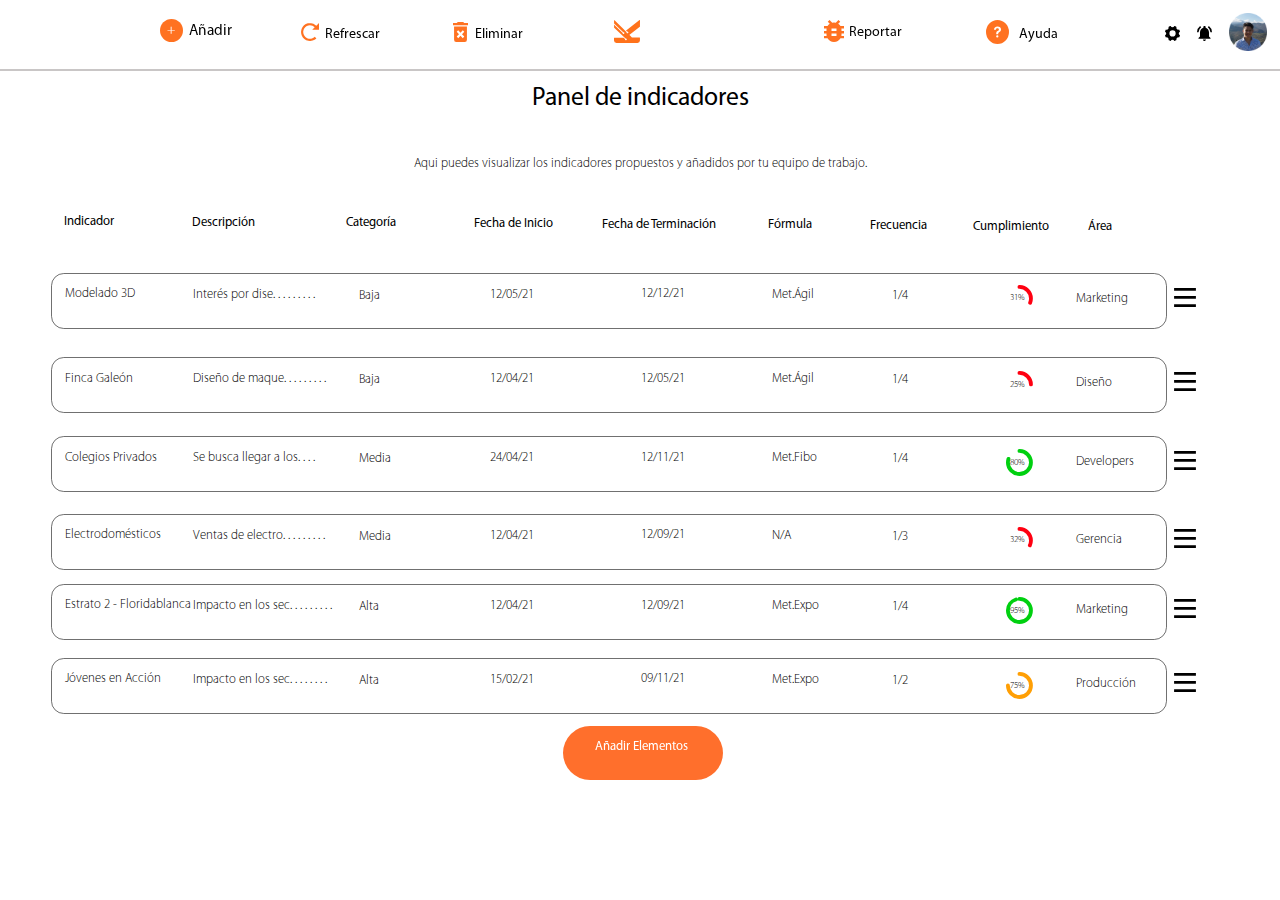
==== commit 8d6e904e: "feat: :sparkles: Adding the measueres for the 430px in index1" ====
--- a/index2.html
+++ b/index2.html
@@ -7,7 +7,7 @@
     <link rel="stylesheet" href="./style/style2.css">
 </head>
 <body>
-
+<!---
     <img class="logo" src="./images/Logo.svg" alt="">
 
     <div class="seccion_login">
@@ -19,7 +19,7 @@
     </div>
   
     
-
+-->
 
 <div>
     <div class="seccion_principal">
@@ -209,23 +209,10 @@
                 <img class="menu_icon" src="./images/menu.svg" alt="">
             </div>
             <div class="header11">
-                <div class="add">Añadir Elementos</div>
+                <a href="./index3.html">
+                    <div class="add">Añadir Elementos</div>
+                </a>    
             </div>    
-            
-</div>            
-
-    
-
-            
-
-    
-    
-        
-
-    
-        
-        
-        
-    
+</div>           
 </body>
 </html>--- a/style/style2.css
+++ b/style/style2.css
@@ -12,7 +12,7 @@
     font-family: "Font2";
     src: url(../fonts/MyriadPro-Light.otf);
 }
-
+/**
 @keyframes back {
     0%{
         background: url(../images/background.png) center center;
@@ -49,7 +49,7 @@
     99%{opacity: 0%;}
     100%{opacity: 100%;}
 }
-
+**/
 body {
     background-color: white;    
     animation: back 5s ease-in-out;
@@ -347,7 +347,7 @@
 }
 .modelado81{
     position: absolute;
-    margin-top: -1vw;
+    margin-top: -1.5vw;
     margin-left: 69vw;
     width: 2.1vw;
     height: 2.1vw;
@@ -422,7 +422,7 @@
 }
 .modelado82{
     position: absolute;
-    margin-top: -1vw;
+    margin-top: -1.3vw;
     margin-left: 69vw;
     width: 2.1vw;
     height: 2.1vw;
@@ -496,7 +496,7 @@
 }
 .modelado83{
     position: absolute;
-    margin-top: -1vw;
+    margin-top: -1.4vw;
     margin-left: 69vw;
     width: 2.1vw;
     height: 2.1vw;
@@ -569,7 +569,7 @@
 }
 .modelado84{
     position: absolute;
-    margin-top: -1vw;
+    margin-top: -1.4vw;
     margin-left: 69vw;
     width: 2.1vw;
     height: 2.1vw;
@@ -642,7 +642,7 @@
 }
 .modelado85{
     position: absolute;
-    margin-top: -1vw;
+    margin-top: -1.4vw;
     margin-left: 69vw;
     width: 2.1vw;
     height: 2.1vw;
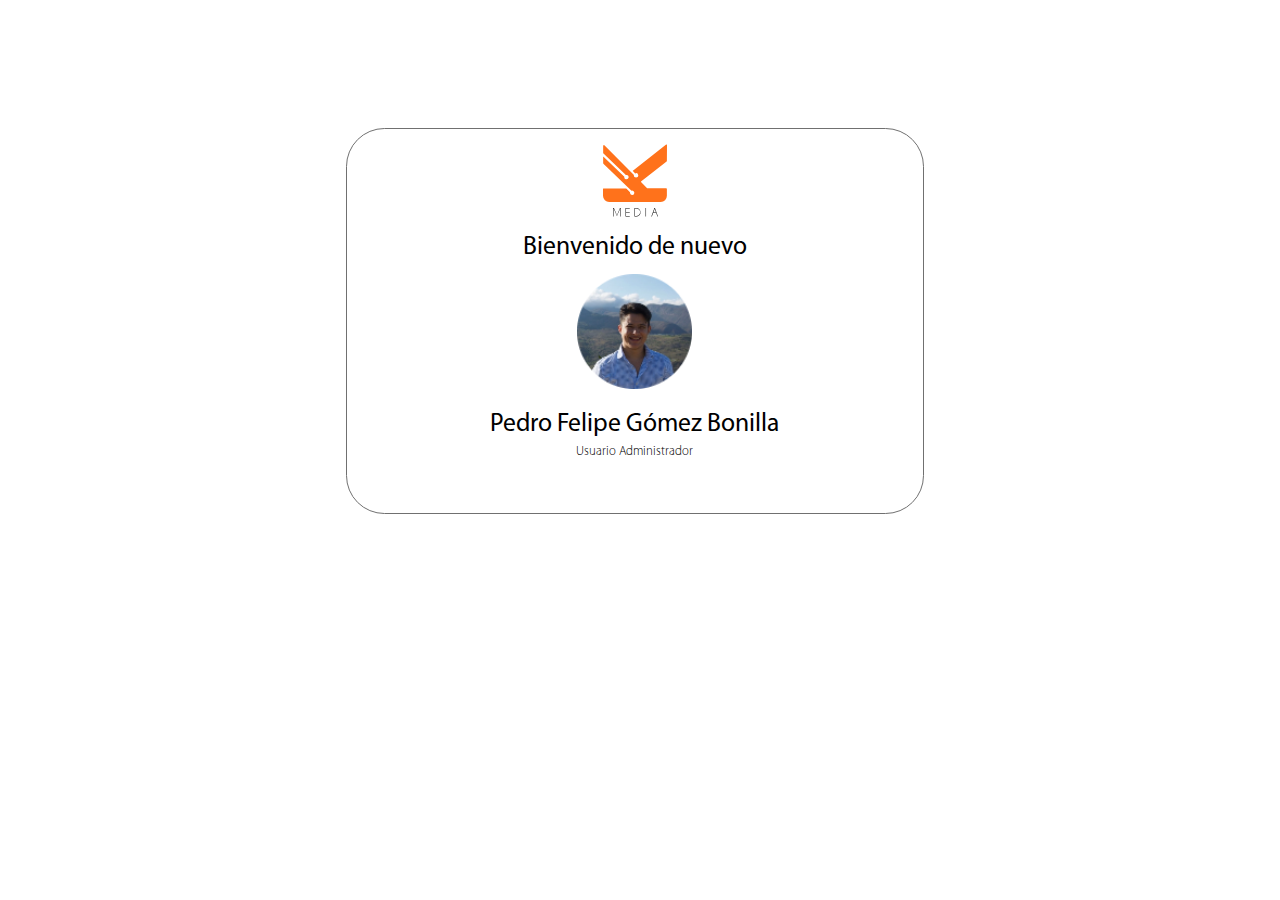
==== commit 696b771f: "feat: :sparkles: Adding the measueres for the 430px in index2" ====
--- a/index2.html
+++ b/index2.html
@@ -9,7 +9,7 @@
 <body>
 <!---
     <img class="logo" src="./images/Logo.svg" alt="">
-
+--->
     <div class="seccion_login">
         <img src="./images/Logo2.svg" id="logo">
         <div id="text_logo">Bienvenido de nuevo</div>
@@ -19,8 +19,8 @@
     </div>
   
     
--->
 
+<!---
 <div>
     <div class="seccion_principal">
         <div class="header1"> 
@@ -213,6 +213,7 @@
                     <div class="add">Añadir Elementos</div>
                 </a>    
             </div>    
+            -->
 </div>           
 </body>
 </html>--- a/style/style2.css
+++ b/style/style2.css
@@ -54,6 +54,7 @@
     background-color: white;    
     animation: back 5s ease-in-out;
 }
+/**
 .logo{
     height: 15%;
     width: 10%;
@@ -63,7 +64,7 @@
     animation: logo 4.5s ease-in-out forwards;
     position: fixed;
 }
-
+**/
 .seccion_login{
     background-color: rgb(255, 255, 255);
     border-radius: 3vw;
@@ -776,3 +777,54 @@
     transform-origin: 50%;
     stroke-linecap: round;
 }
+
+@media only screen and (max-width: 430px) {
+    .seccion_login{
+        background-color: rgb(255, 255, 255);
+        border-radius: 3vw;
+        width: 80vw;
+        height: 100vw;
+        animation: welcome 4s ease-in-out forwards;
+        border: 1px solid #707070;
+        margin-left: 10vw;
+        margin-top: 55vw;
+        position: fixed;
+    }
+    #logo{
+        width: 5vw;
+        height: 6vw;
+        opacity: 1;
+        border-color: rgb(255, 5, 5);
+        margin-left: 20vw;
+        margin-top: 1vw;
+    }
+    #text_logo{
+        font-family: "Font";
+        font-size: 9vw;
+        text-align: center;
+        line-height: 3vw;
+        margin-top: 0.5vw;
+    }
+    .img_pedro{
+        width: 20%;
+        height: 20%;
+        margin-left: 18vw;
+        margin-top: 0.5vw;
+    }
+    #text2_logo{
+        font-family: "Font";
+        font-size: 2vw;
+        text-align: center;
+        line-height: 3vw;
+        margin-top: 1vw;
+    }
+    #text3_logo{
+        font-family: "Font2";
+        font-size: 1vw;
+        text-align: center;
+        line-height: 3vw;
+        padding: 0%;
+        margin-top: -2%;
+    }
+
+}
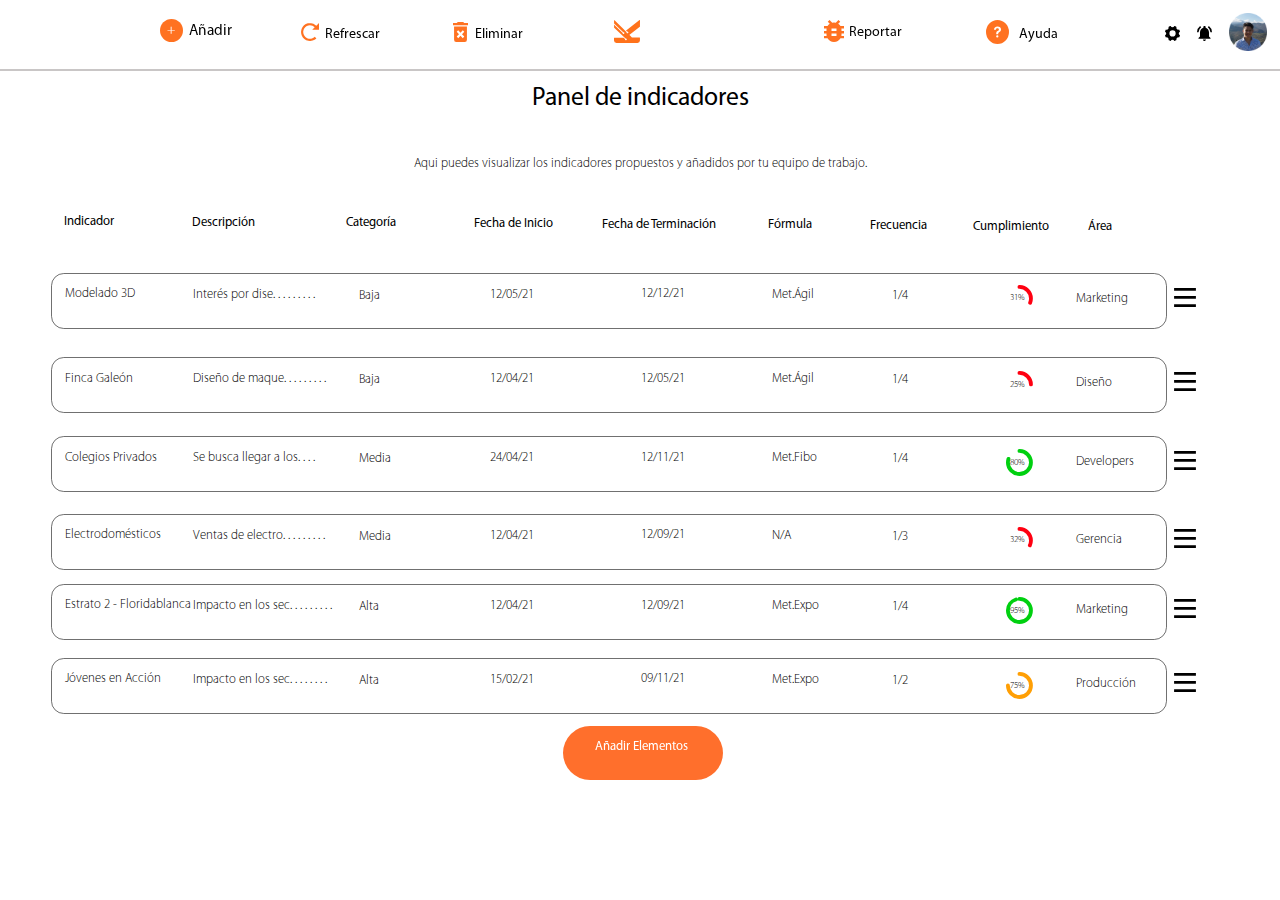
==== commit d5205bfe: "feat: :memo: Adding the measueres to the phone in the index2" ====
--- a/index2.html
+++ b/index2.html
@@ -9,7 +9,7 @@
 <body>
 <!---
     <img class="logo" src="./images/Logo.svg" alt="">
---->
+
     <div class="seccion_login">
         <img src="./images/Logo2.svg" id="logo">
         <div id="text_logo">Bienvenido de nuevo</div>
@@ -18,9 +18,9 @@
         <div id="text3_logo">Usuario Administrador</div>
     </div>
   
-    
-
-<!---
+--->    
+
+
 <div>
     <div class="seccion_principal">
         <div class="header1"> 
@@ -213,7 +213,7 @@
                     <div class="add">Añadir Elementos</div>
                 </a>    
             </div>    
-            -->
+          
 </div>           
 </body>
 </html>--- a/style/style2.css
+++ b/style/style2.css
@@ -49,12 +49,12 @@
     99%{opacity: 0%;}
     100%{opacity: 100%;}
 }
-**/
+
 body {
     background-color: white;    
     animation: back 5s ease-in-out;
 }
-/**
+
 .logo{
     height: 15%;
     width: 10%;
@@ -64,7 +64,7 @@
     animation: logo 4.5s ease-in-out forwards;
     position: fixed;
 }
-**/
+
 .seccion_login{
     background-color: rgb(255, 255, 255);
     border-radius: 3vw;
@@ -113,7 +113,7 @@
     margin-top: -2%;
 }
 
-
+**/
 .seccion_principal{
     display: grid;
     grid-template-columns: repeat(1, 1fr);
@@ -791,40 +791,691 @@
         position: fixed;
     }
     #logo{
-        width: 5vw;
-        height: 6vw;
+        width: 22vw;
+        height: 22vw;
         opacity: 1;
         border-color: rgb(255, 5, 5);
-        margin-left: 20vw;
-        margin-top: 1vw;
+        margin-left: 30vw;
+        margin-top: 3vw;
     }
     #text_logo{
         font-family: "Font";
-        font-size: 9vw;
+        font-size: 7vw;
         text-align: center;
         line-height: 3vw;
-        margin-top: 0.5vw;
+        margin-top: 10vw;
     }
     .img_pedro{
-        width: 20%;
-        height: 20%;
-        margin-left: 18vw;
-        margin-top: 0.5vw;
+        width: 35%;
+        height: 35%;
+        margin-left: 27vw;
+        margin-top: 5vw;
     }
     #text2_logo{
         font-family: "Font";
-        font-size: 2vw;
+        font-size: 5vw;
         text-align: center;
         line-height: 3vw;
-        margin-top: 1vw;
+        margin-top: 5vw;
     }
     #text3_logo{
         font-family: "Font2";
-        font-size: 1vw;
+        font-size: 4vw;
         text-align: center;
         line-height: 3vw;
         padding: 0%;
-        margin-top: -2%;
-    }
-
-}
+        margin-top: 6%;
+    }
+
+
+
+    .seccion_principal{
+        display: grid;
+        grid-template-columns: repeat(1, 1fr);
+        grid-template-rows: repeat(11, 1fr);
+        animation: header 5s ease-in-out;
+        
+    }
+    
+    .seccion_principal > .header1{
+        padding: 1vw;
+        margin-top: 2vw;
+        border-bottom:0.3ch solid #c9c6c6;
+        animation: header 5s ease-in-out;
+    }
+    .img_add{
+       width: 6vw;
+       margin-left: 3vw;
+       margin-top: 2vw;
+       position: fixed;
+    }
+    .add_text{
+        display: none;
+    }
+    .img_arrow{
+        width: 5vw;
+        margin-left: 17vw;
+        margin-top: 2.5vw;
+        position: fixed;
+    }
+    .arrow_text{
+        display: none;
+    }
+    .img_trash{
+        width: 4vw;
+        margin-left: 33vw;
+        margin-top: 2.6vw;
+        position: fixed;
+    }
+    .trash_text{
+        display: none;
+    }
+    .img_logo{
+        width: 5vw;
+        margin-left: 45vw;
+        margin-top: 3vw;
+        position: fixed;
+    }
+    .img_bug{
+        width: 5vw;
+        margin-left: 58vw;
+        margin-top: 2.4vw;
+        position: fixed;
+    }
+    .bug_text{
+        display: none;
+    }
+    .img_help{
+        width: 5vw;
+        margin-left: 70vw;
+        margin-top: 2.6vw;
+        position: fixed;
+    }
+    .help_text{
+        display: none;
+    }
+    .settings{
+        width: 2.5vw;
+        margin-left: 79vw;
+        margin-top: 4vw;
+        position: fixed;
+    }
+    .bell{
+        width: 2.5vw;
+        margin-left: 84.5vw;
+        margin-top: 4vw;
+        position: fixed;
+    }
+    .Pedro{
+        width: 7vw;
+        margin-left: 89vw;
+        margin-top: 1.7vw;
+        position: fixed;
+    }
+    a{
+        text-decoration: none;
+        color: black;
+    }
+    .seccion_principal > .header2{
+        margin-top: 1vw;
+        text-align: center;
+        animation: header 5s ease-in-out;
+    }
+    .title{
+        font-size: 6vw;
+        font-family: "Font";
+        text-align: center;
+        margin-top: 3vw;
+    }
+    .seccion_principal > .header3{
+        margin: 0;
+        min-width: 100%;
+    }
+    .text{
+        font-size: 3vw;
+        font-family: "Font2";
+        text-align: center;
+        margin-top: -3vw;
+    }
+    .seccion_principal > .header4{
+        margin: 0;
+        min-width: 100%;
+    }
+    .texto{
+        font-size: 1vw;
+        font-family: "Font";
+        margin-left: 5vw;
+    }
+    .texto2{
+        font-size: 1vw;
+        font-family: "Font";
+        margin-left: 15vw;
+        margin-top: -1.2vw;
+    }
+    .texto3{
+        font-size: 1vw;
+        font-family: "Font";
+        margin-left: 27vw;
+        margin-top: -1.2vw;
+    }
+    .texto4{
+        font-size: 1vw;
+        font-family: "Font";
+        margin-left: 37vw;
+        margin-top: -1.2vw;
+    }
+    .texto5{
+        font-size: 1vw;
+        font-family: "Font";
+        margin-left: 47vw;
+        margin-top: -1.2vw;
+    }
+    .texto6{
+        font-size: 1vw;
+        font-family: "Font";
+        margin-left: 60vw;
+        margin-top: -1.2vw;
+    }
+    .texto7{
+        font-size: 1vw;
+        font-family: "Font";
+        margin-left: 68vw;
+        margin-top: -1.2vw;
+    }
+    .texto8{
+        font-size: 1vw;
+        font-family: "Font";
+        margin-left: 76vw;
+        margin-top: -1.2vw;
+    }
+    .texto9{
+        font-size: 1vw;
+        font-family: "Font";
+        margin-left: 85vw;
+        margin-top: -1.2vw;
+    }
+    .seccion_principal > .header5{
+        margin: 0;
+        border: 0.2ch solid #707070;
+        border-radius: 1vw;
+        width: 40vw;
+        height: 4vh;
+        margin-left: 4vw;
+   
+        margin-top:-1vw;
+        animation: header 5s ease-in-out;
+    }
+    .modelado{
+        font-size: 1vw;
+        font-family: "Font2";
+        margin-left: 1vw;
+        margin-top: 1vw;
+    }
+    .modelado2{
+        font-size: 1vw;
+        font-family: "Font2";
+        margin-left: 11vw;
+        margin-top: -1.2vw;
+    }
+    .modelado3{
+        font-size: 1vw;
+        font-family: "Font2";
+        margin-left: 24vw;
+        margin-top: -1.2vw;
+    }
+    .modelado4{
+        font-size: 1vw;
+        font-family: "Font2";
+        margin-left: 34.2vw;
+        margin-top: -1.3vw;
+    }
+    .modelado5{
+        font-size: 1vw;
+        font-family: "Font2";
+        margin-left: 46vw;
+        margin-top: -1.3vw;
+    }
+    .modelado6{
+        font-size: 1vw;
+        font-family: "Font2";
+        margin-left: 56.2vw;
+        margin-top: -1.2vw;
+    }
+    .modelado7{
+        font-size: 1vw;
+        font-family: "Font2";
+        margin-left: 65.6vw;
+        margin-top: -1.2vw;
+    }
+    .modelado81{
+        position: absolute;
+        margin-top: -1.5vw;
+        margin-left: 69vw;
+        width: 2.1vw;
+        height: 2.1vw;
+    }
+    .modelado9{
+        font-size: 1vw;
+        font-family: "Font2";
+        margin-left: 80vw;
+        margin-top: -1.3vw;
+    }
+    .menu_icon{
+        width: 3vw;
+        height: 1.5vw;
+        margin-left: 87vw;
+        margin-top: -1.5vw;
+        position: fixed;
+    }
+    
+    
+    
+    .seccion_principal > .header6{
+        margin: 0;
+        border: 0.2ch solid #707070;
+        border-radius: 1vw;
+        width: 87vw;
+        margin-left: 4vw;
+        height: 6vh;
+        animation: header 5s ease-in-out;
+    
+    }
+    .modelado{
+        font-size: 1vw;
+        font-family: "Font2";
+        margin-left: 1vw;
+        margin-top: 1vw;
+    }
+    .modelado2{
+        font-size: 1vw;
+        font-family: "Font2";
+        margin-left: 11vw;
+        margin-top: -1.2vw;
+    }
+    .modelado3{
+        font-size: 1vw;
+        font-family: "Font2";
+        margin-left: 24vw;
+        margin-top: -1.2vw;
+    }
+    .modelado4{
+        font-size: 1vw;
+        font-family: "Font2";
+        margin-left: 34.2vw;
+        margin-top: -1.3vw;
+    }
+    .modelado5{
+        font-size: 1vw;
+        font-family: "Font2";
+        margin-left: 46vw;
+        margin-top: -1.3vw;
+    }
+    .modelado6{
+        font-size: 1vw;
+        font-family: "Font2";
+        margin-left: 56.2vw;
+        margin-top: -1.2vw;
+    }
+    .modelado7{
+        font-size: 1vw;
+        font-family: "Font2";
+        margin-left: 65.6vw;
+        margin-top: -1.2vw;
+    }
+    .modelado82{
+        position: absolute;
+        margin-top: -1.3vw;
+        margin-left: 69vw;
+        width: 2.1vw;
+        height: 2.1vw;
+    }
+    .modelado9{
+        font-size: 1vw;
+        font-family: "Font2";
+        margin-left: 80vw;
+        margin-top: -1.3vw;
+    }
+    .menu_icon{
+        width: 3vw;
+        height: 1.5vw;
+        margin-left: 87vw;
+        margin-top: -1.5vw;
+        position: fixed;
+    }
+    
+    
+    .seccion_principal > .header7{
+        margin: 0;
+        border: 0.2ch solid #707070;
+        border-radius: 1vw;
+        width: 87vw;
+        margin-left: 4vw;
+        height: 6vh;
+        animation: header 5s ease-in-out;
+        margin-top: 0.6vw;
+    }
+    .modelado{
+        font-size: 1vw;
+        font-family: "Font2";
+        margin-left: 1vw;
+        margin-top: 1vw;
+    }
+    .modelado2{
+        font-size: 1vw;
+        font-family: "Font2";
+        margin-left: 11vw;
+        margin-top: -1.2vw;
+    }
+    .modelado3{
+        font-size: 1vw;
+        font-family: "Font2";
+        margin-left: 24vw;
+        margin-top: -1.2vw;
+    }
+    .modelado4{
+        font-size: 1vw;
+        font-family: "Font2";
+        margin-left: 34.2vw;
+        margin-top: -1.3vw;
+    }
+    .modelado5{
+        font-size: 1vw;
+        font-family: "Font2";
+        margin-left: 46vw;
+        margin-top: -1.3vw;
+    }
+    .modelado6{
+        font-size: 1vw;
+        font-family: "Font2";
+        margin-left: 56.2vw;
+        margin-top: -1.2vw;
+    }
+    .modelado7{
+        font-size: 1vw;
+        font-family: "Font2";
+        margin-left: 65.6vw;
+        margin-top: -1.2vw;
+    }
+    .modelado83{
+        position: absolute;
+        margin-top: -1.4vw;
+        margin-left: 69vw;
+        width: 2.1vw;
+        height: 2.1vw;
+    }
+    .modelado9{
+        font-size: 1vw;
+        font-family: "Font2";
+        margin-left: 80vw;
+        margin-top: -1.3vw;
+    }
+    .menu_icon{
+        width: 3vw;
+        height: 1.5vw;
+        margin-left: 87vw;
+        margin-top: -1.5vw;
+        position: fixed;
+    }
+    
+    .seccion_principal > .header8{
+        margin: 0;
+        border: 0.2ch solid #707070;
+        border-radius: 1vw;
+        width: 87vw;
+        margin-left: 4vw;
+        height: 6vh;
+        margin-top: 1.1vw;
+        animation: header 5s ease-in-out;
+    }
+    .modelado{
+        font-size: 1vw;
+        font-family: "Font2";
+        margin-left: 1vw;
+        margin-top: 1vw;
+    }
+    .modelado2{
+        font-size: 1vw;
+        font-family: "Font2";
+        margin-left: 11vw;
+        margin-top: -1.2vw;
+    }
+    .modelado3{
+        font-size: 1vw;
+        font-family: "Font2";
+        margin-left: 24vw;
+        margin-top: -1.2vw;
+    }
+    .modelado4{
+        font-size: 1vw;
+        font-family: "Font2";
+        margin-left: 34.2vw;
+        margin-top: -1.3vw;
+    }
+    .modelado5{
+        font-size: 1vw;
+        font-family: "Font2";
+        margin-left: 46vw;
+        margin-top: -1.3vw;
+    }
+    .modelado6{
+        font-size: 1vw;
+        font-family: "Font2";
+        margin-left: 56.2vw;
+        margin-top: -1.2vw;
+    }
+    .modelado7{
+        font-size: 1vw;
+        font-family: "Font2";
+        margin-left: 65.6vw;
+        margin-top: -1.2vw;
+    }
+    .modelado84{
+        position: absolute;
+        margin-top: -1.4vw;
+        margin-left: 69vw;
+        width: 2.1vw;
+        height: 2.1vw;
+    }
+    .modelado9{
+        font-size: 1vw;
+        font-family: "Font2";
+        margin-left: 80vw;
+        margin-top: -1.3vw;
+    }
+    .menu_icon{
+        width: 3vw;
+        height: 1.5vw;
+        margin-left: 87vw;
+        margin-top: -1.5vw;
+        position: fixed;
+    }
+    
+    .seccion_principal > .header9{
+        margin: 0;
+        border: 0.2ch solid #707070;
+        border-radius: 1vw;
+        width: 87vw;
+        margin-left: 4vw;
+        height: 6vh;
+        margin-top: 1vw;
+        animation: header 5s ease-in-out;
+    }
+    .modelado{
+        font-size: 1vw;
+        font-family: "Font2";
+        margin-left: 1vw;
+        margin-top: 1vw;
+    }
+    .modelado2{
+        font-size: 1vw;
+        font-family: "Font2";
+        margin-left: 11vw;
+        margin-top: -1.2vw;
+    }
+    .modelado3{
+        font-size: 1vw;
+        font-family: "Font2";
+        margin-left: 24vw;
+        margin-top: -1.2vw;
+    }
+    .modelado4{
+        font-size: 1vw;
+        font-family: "Font2";
+        margin-left: 34.2vw;
+        margin-top: -1.3vw;
+    }
+    .modelado5{
+        font-size: 1vw;
+        font-family: "Font2";
+        margin-left: 46vw;
+        margin-top: -1.3vw;
+    }
+    .modelado6{
+        font-size: 1vw;
+        font-family: "Font2";
+        margin-left: 56.2vw;
+        margin-top: -1.2vw;
+    }
+    .modelado7{
+        font-size: 1vw;
+        font-family: "Font2";
+        margin-left: 65.6vw;
+        margin-top: -1.2vw;
+    }
+    .modelado85{
+        position: absolute;
+        margin-top: -1.4vw;
+        margin-left: 69vw;
+        width: 2.1vw;
+        height: 2.1vw;
+    }
+    .modelado9{
+        font-size: 1vw;
+        font-family: "Font2";
+        margin-left: 80vw;
+        margin-top: -1.3vw;
+    }
+    .menu_icon{
+        width: 3vw;
+        height: 1.5vw;
+        margin-left: 87vw;
+        margin-top: -1.5vw;
+        position: fixed;
+    }
+    
+    .seccion_principal > .header10{
+        margin: 0;
+        border: 0.2ch solid #707070;
+        border-radius: 1vw;
+        width: 87vw;
+        margin-left: 4vw;
+        height: 6vh;
+        margin-top: 1.2vw;
+        animation: header 5s ease-in-out;
+    }
+    .modelado{
+        font-size: 1vw;
+        font-family: "Font2";
+        margin-left: 1vw;
+        margin-top: 1vw;
+    }
+    .modelado2{
+        font-size: 1vw;
+        font-family: "Font2";
+        margin-left: 11vw;
+        margin-top: -1.2vw;
+    }
+    .modelado3{
+        font-size: 1vw;
+        font-family: "Font2";
+        margin-left: 24vw;
+        margin-top: -1.2vw;
+    }
+    .modelado4{
+        font-size: 1vw;
+        font-family: "Font2";
+        margin-left: 34.2vw;
+        margin-top: -1.3vw;
+    }
+    .modelado5{
+        font-size: 1vw;
+        font-family: "Font2";
+        margin-left: 46vw;
+        margin-top: -1.3vw;
+    }
+    .modelado6{
+        font-size: 1vw;
+        font-family: "Font2";
+        margin-left: 56.2vw;
+        margin-top: -1.2vw;
+    }
+    .modelado7{
+        font-size: 1vw;
+        font-family: "Font2";
+        margin-left: 65.6vw;
+        margin-top: -1.2vw;
+    }
+    .modelado86{
+        position: absolute;
+        margin-top: -1.3vw;
+        margin-left: 69vw;
+        width: 2.1vw;
+        height: 2.1vw;
+    }
+    .modelado9{
+        font-size: 1vw;
+        font-family: "Font2";
+        margin-left: 80vw;
+        margin-top: -1vw;
+    }
+    .menu_icon{
+        width: 3vw;
+        height: 1.5vw;
+        margin-left: 87vw;
+        margin-top: -1.5vw;
+        position: fixed;
+    }
+    
+    .seccion_principal > .header11{
+        margin: 0;
+        border-radius: 4vw;
+        background-color:  #ff6f2c;;
+        width: 12.5vw;
+        margin-left: 44vw;
+        height: 6vh;
+        margin-top: 1vw;
+        animation: header 5s ease-in-out;
+    }
+    .add{
+        font-size: 1vw;
+        font-family: "Font";
+        margin-top:1vw;
+        margin-left: 2.5vw;
+        position: fixed ;
+        color: rgb(255, 255, 255);
+    }
+    .porcentaje{
+        margin-left: 5.5vw;
+        position: relative;
+    }
+    .porcentaje span{
+        font-size: 0.7vw;
+        font-family: "Font2";
+        position: absolute;
+        top: 0%;
+        bottom: 0%;
+        left: 0%;
+        right: 0%;
+        margin-top: 0.6vw;
+        margin-left: 0.3vw;
+    }
+    circle{
+        fill: none;
+        stroke: var(--color);
+        stroke-width: 0.3vw;
+        stroke-dasharray: var(--porcentaje) 100;
+        transform: rotate(-90deg);
+        transform-origin: 50%;
+        stroke-linecap: round;
+    }
+}
